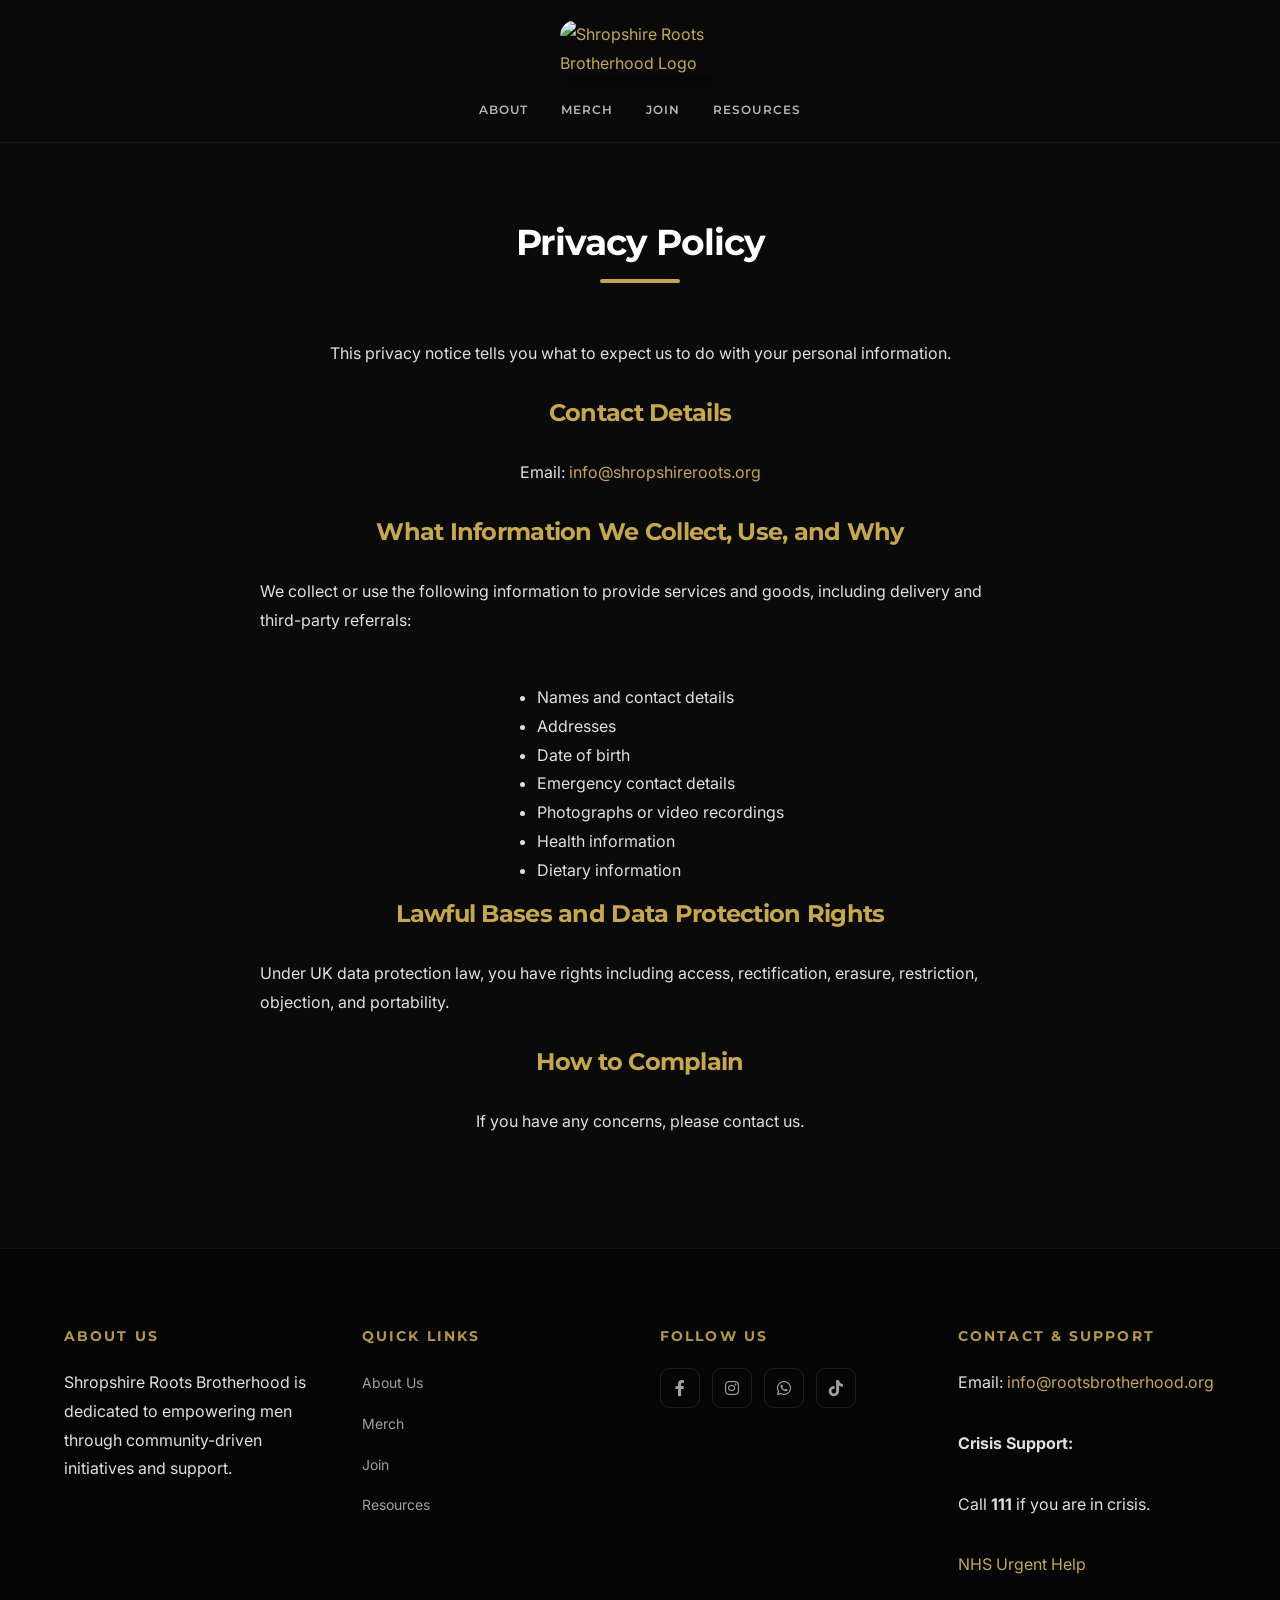
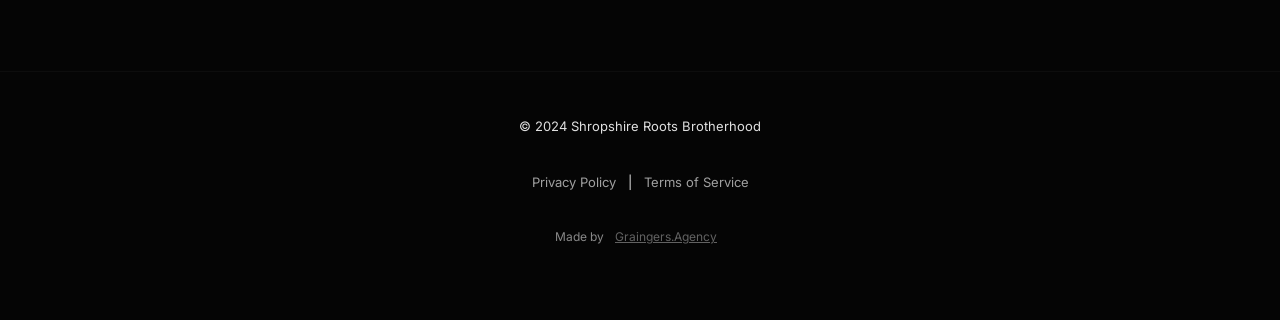
==== privacy.html @ 3ef07a45 "refactor(compliance): Initialize spec constitution and fix legacy drift - Initialized Project Consti" ====
<!DOCTYPE html>
<html lang="en">

<head>
  <meta charset="UTF-8" />
  <meta name="viewport" content="width=device-width, initial-scale=1.0" />
  <title>Privacy Policy - Roots Brotherhood</title>
  <link rel="icon" href="assets/images/favicon.ico" type="image/x-icon" />
  <link rel="stylesheet" href="assets/css/styles.css" />
  <link rel="preconnect" href="https://fonts.googleapis.com">
  <link rel="preconnect" href="https://fonts.gstatic.com" crossorigin>
  <link
    href="https://fonts.googleapis.com/css2?family=Inter:wght@400;500;600&family=Montserrat:wght@500;600;700&display=swap"
    rel="stylesheet">
  <link rel="stylesheet" href="https://cdnjs.cloudflare.com/ajax/libs/font-awesome/6.0.0-beta3/css/all.min.css" />
  <style>
    html {
      scroll-behavior: smooth;
      scroll-padding-top: 100px;
    }
  </style>
</head>

<body>
  <header class="main-header" aria-label="Main Navigation">
    <div class="logo">
      <a href="index.html#top">
        <img src="assets/images/logo2.png" alt="Shropshire Roots Brotherhood Logo" loading="lazy" />
      </a>
    </div>
    <nav>
      <ul>
        <li><a href="index.html#about">About</a></li>
        <li><a href="index.html#merch">Merch</a></li>
        <li><a href="index.html#join">Join</a></li>
        <li><a href="index.html#resources">Resources</a></li>
      </ul>
    </nav>
  </header>

  <div id="top"></div>

  <section id="privacy" class="box-section"
    style="text-align: left; padding: 40px 20px; max-width: 800px; margin: 40px auto; min-height: 60vh;">
    <h2>Privacy Policy</h2>
    <p>This privacy notice tells you what to expect us to do with your personal information.</p>

    <h3>Contact Details</h3>
    <p>Email: <a href="mailto:info@shropshireroots.org">info@shropshireroots.org</a></p>

    <h3>What Information We Collect, Use, and Why</h3>
    <p>We collect or use the following information to provide services and goods, including delivery and third-party
      referrals:</p>
    <ul>
      <li>Names and contact details</li>
      <li>Addresses</li>
      <li>Date of birth</li>
      <li>Emergency contact details</li>
      <li>Photographs or video recordings</li>
      <li>Health information</li>
      <li>Dietary information</li>
    </ul>

    <h3>Lawful Bases and Data Protection Rights</h3>
    <p>Under UK data protection law, you have rights including access, rectification, erasure, restriction, objection,
      and portability.</p>

    <h3>How to Complain</h3>
    <p>If you have any concerns, please contact us.</p>
  </section>

  <footer class="main-footer">
    <div class="footer-container">
      <div class="footer-section">
        <h4>About Us</h4>
        <p>Shropshire Roots Brotherhood is dedicated to empowering men through community-driven initiatives and support.
        </p>
      </div>
      <div class="footer-section">
        <h4>Quick Links</h4>
        <ul>
          <li><a href="index.html#about">About Us</a></li>
          <li><a href="index.html#merch">Merch</a></li>
          <li><a href="index.html#join">Join</a></li>
          <li><a href="index.html#resources">Resources</a></li>
        </ul>
      </div>
      <div class="footer-section">
        <h4>Follow Us</h4>
        <div class="social-icons">
          <a href="https://www.facebook.com/rootsbrotherhood" target="_blank" class="fab fa-facebook-f"
            aria-label="Facebook"></a>
          <a href="https://www.instagram.com/roots_brotherhood/" target="_blank" class="fab fa-instagram"
            aria-label="Instagram"></a>
          <a href="https://chat.whatsapp.com/LYMAOXdhddMFbTgb2xZo3J" target="_blank" class="fab fa-whatsapp"
            aria-label="WhatsApp"></a>
          <a href="https://www.tiktok.com/@rootsbrotherhood" target="_blank" class="fab fa-tiktok"
            aria-label="TikTok"></a>
        </div>
      </div>
      <div class="footer-section">
        <h4>Contact & Support</h4>
        <p>Email: <a href="mailto:info@rootsbrotherhood.org">info@rootsbrotherhood.org</a></p>
        <div style="margin-top: 24px;">
          <p><strong>Crisis Support:</strong></p>
          <p>Call <strong>111</strong> if you are in crisis.</p>
          <p><a
              href="https://www.nhs.uk/nhs-services/mental-health-services/where-to-get-urgent-help-for-mental-health/"
              target="_blank">NHS Urgent Help</a></p>
        </div>
      </div>
    </div>
    <div class="footer-bottom">
      <p>&copy; 2024 Shropshire Roots Brotherhood</p>
      <p><a href="privacy.html">Privacy Policy</a> | <a href="terms.html">Terms of Service</a></p>
      <p style="margin-top: 10px; font-size: 12px; opacity: 0.6;">Made by <a href="https://graingers.agency"
          target="_blank" style="text-decoration: underline;">Graingers.Agency</a></p>
    </div>
  </footer>
</body>

</html>
---- assets/css/styles.css ----
/* 
  ROOTS BROTHERHOOD - MAIN STYLESHEET
  1. Variables
  2. Reset & Base Styles
  3. Typography
  4. Layout & Utilities
  5. Components (Buttons, Cards)
  6. Header & Navigation
  7. Section Styles (Hero, Standard Sections, News)
  8. Footer
  9. Media Queries
*/

/* 1. VARIABLES */
:root {
  /* Colors */
  --primary-color: #C6A84B;       /* Refined Gold */
  --secondary-color: #151515;     /* Dark Card Background */
  --background-color: #0a0a0a;    /* Rich Black */
  --box-background-color: #1a1a1a;/* Slightly lighter black for containers */
  --text-color: #e0e0e0;          /* Off-white */
  --text-muted: #a0a0a0;          /* Grey text */
  --accent-color: #fff;        /* Pure white */
  
  /* Fonts */
  --font-family-headings: "Montserrat", sans-serif;
  --font-family-body: "Inter", sans-serif;
  
  /* Sizing - Refined for "Pro" Look */
  --font-size-base: 16px; 
  --font-size-large: 20px;
  --font-size-h1: 48px;
  --font-size-h2: 36px;
  --font-size-h3: 24px;
  --line-height-body: 1.8;
  
  /* UI Tokens */
  --border-radius: 16px;
  --transition-speed: 0.3s;
  --shadow-soft: 0 20px 40px rgb(0 0 0 / 60%);
  --shadow-card: 0 10px 20px rgb(0 0 0 / 40%);
}

/* 2. RESET & BASE STYLES */
* {
  box-sizing: border-box;
}

body {
  margin: 0;
  padding: 0;
  font-family: var(--font-family-body);
  background-color: var(--background-color);
  color: var(--text-color);
  font-size: var(--font-size-base);
  line-height: var(--line-height-body);
  -webkit-font-smoothing: antialiased;
  overflow-x: hidden;
}

html {
  scroll-behavior: smooth;
  scroll-padding-top: 100px; /* Offset for sticky header */
}

img {
  max-width: 100%;
  height: auto;
  border-radius: var(--border-radius);
  box-shadow: var(--shadow-card);
}

/* 3. TYPOGRAPHY */
h1, h2, h3, h4, h5, h6 {
  font-family: var(--font-family-headings);
  color: var(--accent-color);
  margin-top: 0;
  font-weight: 700;
  letter-spacing: -0.03em;
  line-height: 1.1;
}

h1 {
  font-size: clamp(36px, 6vw, var(--font-size-h1));
  color: var(--primary-color);
  margin-bottom: 24px;
}

h2 {
  font-size: clamp(28px, 5vw, var(--font-size-h2));
  margin-bottom: 40px;
  position: relative;
  display: inline-block;
}

/* Decorative underline for H2 */
h2::after {
  content: '';
  display: block;
  width: 80px;
  height: 4px;
  background-color: var(--primary-color);
  margin: 16px auto 0;
  border-radius: 2px;
}

h3 {
  font-size: var(--font-size-h3);
  color: var(--primary-color);
  margin-bottom: 16px;
}

p {
  margin-bottom: 32px;
  color: var(--text-color);
  max-width: 800px;
  margin-left: auto;
  margin-right: auto;
}

a {
  color: var(--primary-color);
  text-decoration: none;
  transition: all var(--transition-speed) ease;
}

/* 4. LAYOUT & UTILITIES */
.container {
  max-width: 1200px;
  margin: 0 auto;
  padding: 0 24px;
}

/* Animation Utilities */
@keyframes fade-in-up {
  from {
    opacity: 0;
    transform: translateY(20px);
  }

  to {
    opacity: 1;
    transform: translateY(0);
  }
}

/* 5. COMPONENTS */

/* Buttons */
.btn {
  display: inline-block;
  padding: 14px 32px; /* Slightly refined padding */
  border-radius: 50px;
  background: var(--primary-color);
  color: #000;
  text-transform: uppercase;
  font-family: var(--font-family-headings);
  font-weight: 700;
  letter-spacing: 0.1em;
  transition: all var(--transition-speed);
  border: none;
  cursor: pointer;
  box-shadow: 0 4px 15px rgb(198 168 75 / 30%);
  margin-top: 16px;
  position: relative;
  overflow: hidden;
  font-size: 14px; /* Consistent small text */
}

.btn:hover {
  transform: translateY(-3px);
  box-shadow: 0 10px 30px rgb(198 168 75 / 40%);
  background-color: #d4b85c;
}

/* Standard Box/Card */
.box-container {
  display: grid;
  grid-template-columns: repeat(auto-fit, minmax(300px, 1fr));
  gap: 40px;
  margin-top: 64px;
  width: 100%;
}

.box {
  background-color: var(--secondary-color);
  padding: 40px 32px;
  border-radius: var(--border-radius);
  border: 1px solid rgb(255 255 255 / 3%);
  transition: all 0.4s cubic-bezier(0.175, 0.885, 0.32, 1.275);
  display: flex;
  flex-direction: column;
  align-items: center;
  height: 100%;
  box-shadow: var(--shadow-card);
}

.box:hover {
  transform: translateY(-8px);
  box-shadow: var(--shadow-soft);
  border-color: rgb(198 168 75 / 30%);
  background-color: #1a1a1a;
}

.box h3 {
  margin-top: 16px;
  font-size: 20px;
}

.box p {
  color: var(--text-muted);
  font-size: 15px;
  line-height: 1.6;
}

/* Resource Item Specifics */
.resource-box {
  align-items: stretch; /* Stretch items to fill card width */
  text-align: left;
}

.resource-item {
  background: rgb(255 255 255 / 3%);
  border: 1px solid rgb(255 255 255 / 5%);
  border-radius: 12px;
  padding: 20px;
  margin-bottom: 16px;
  transition: background 0.3s;
}

.resource-item:hover {
  background: rgb(255 255 255 / 6%);
}

.resource-item h4 {
  font-size: 18px;
  margin-bottom: 8px;
  color: var(--primary-color);
}

.resource-item p {
  font-size: 14px;
  margin-bottom: 16px;
  line-height: 1.5;
  color: var(--text-muted);
  max-width: 100%; /* Override global p max-width */
}

.resource-item .btn {
  font-size: 12px;
  padding: 10px 24px;
  width: auto;
  margin-top: 0;
}

/* 6. HEADER & NAVIGATION */
header {
  padding: 20px 24px;
  background-color: rgb(10 10 10 / 95%);
  backdrop-filter: blur(15px);
  position: sticky;
  top: 0;
  z-index: 1000;
  border-bottom: 1px solid rgb(198 168 75 / 10%);
  display: flex;
  flex-direction: column;
  align-items: center;
  width: 100%; /* Full width */
}

header .logo img {
  max-width: 160px; /* Slightly smaller for elegance */
  height: auto;
  transition: transform var(--transition-speed) ease;
}

header .logo img:hover {
  transform: scale(1.05);
}

header nav ul {
  list-style: none;
  padding: 0;
  margin: 16px 0 0;
  display: flex;
  justify-content: center;
  flex-wrap: wrap;
  gap: 32px;
}

header nav ul li a {
  color: var(--text-color);
  font-family: var(--font-family-headings);
  font-weight: 600;
  text-transform: uppercase;
  letter-spacing: 0.1em;
  font-size: 12px; /* Sleek small font */
  position: relative;
  padding: 5px 0;
  opacity: 0.8;
  transition: opacity 0.3s;
}

header nav ul li a::after {
  content: '';
  position: absolute;
  width: 0;
  height: 2px;
  bottom: -4px;
  left: 50%;
  transform: translateX(-50%);
  background-color: var(--primary-color);
  transition: width var(--transition-speed) ease;
}

a:hover {
  color: var(--accent-color);
}

/* 7. SECTION STYLES */

/* Standard Box Section */
.box-section {
  padding: 120px 20px;
  width: 100%;
  box-sizing: border-box;
  text-align: center;
  position: relative;
  z-index: 1;
  display: flex;
  flex-direction: column;
  align-items: center;
}

.box-section:nth-child(even) {
  background-color: #0d0d0d; /* Subtle alternating background */
}

/* Hero Section */
#hero {
  height: 85vh;
  min-height: 600px;
  display: flex;
  align-items: center;
  justify-content: center;
  text-align: center;
  background: radial-gradient(circle at center, rgb(30 30 30 / 100%) 0%, rgb(10 10 10 / 100%) 100%);
  position: relative;
  padding: 0 20px;
  margin-bottom: 0; /* Reset */
}

#hero::before {
  content: '';
  position: absolute;
  inset: 0;

  /* Subtle pattern overlay */
  background-image: url("data:image/svg+xml,%3Csvg width='60' height='60' viewBox='0 0 60 60' xmlns='http://www.w3.org/2000/svg'%3E%3Cg fill='none' fill-rule='evenodd'%3E%3Cg fill='%23C6A84B' fill-opacity='0.05'%3E%3Cpath d='M36 34v-4h-2v4h-4v2h4v4h2v-4h4v-2h-4zm0-30V0h-2v4h-4v2h4v4h2V6h4V4h-4zM6 34v-4H4v4H0v2h4v4h2v-4h4v-2H6zM6 4V0H4v4H0v2h4v4h2V6h4V4H6z'/%3E%3C/g%3E%3C/g%3E%3C/svg%3E");
  opacity: 0.5;
  pointer-events: none;
}

.hero-content {
  z-index: 1;
  max-width: 900px;
  animation: fade-in-up 1s ease-out;
}

.hero-content h1 {
  font-size: clamp(48px, 8vw, 80px);
  margin-bottom: 20px;
  text-shadow: 0 4px 20px rgb(0 0 0 / 50%);
}

.hero-content p {
  font-size: 20px;
  color: rgb(255 255 255 / 80%);
  margin-bottom: 40px;
  max-width: 600px;
}

.hero-btn {
  padding: 18px 48px;
  font-size: 16px;
}

/* About Section Specifics */
#about h3 i {
  font-family: serif; 
  color: var(--text-color);
  font-size: 32px;
  font-weight: 300;
  line-height: 1.4;
  display: block;
  max-width: 800px;
  margin: 0 auto;
}

/* News / Instagram Section - ROBUST OVERLAP FIX */
#instagram {
  padding-top: 150px;     /* Force visual space */
  margin-top: 0;
  min-height: 800px;      /* Reserve minimal functional height */
  display: block;         /* Enforce block layout */
  clear: both;            /* Clear any preceding floats */
  background-color: var(--background-color); /* Opaque background */
  overflow: visible;
}

.social-icons a {
  width: 40px;
  height: 40px;
  border-radius: 10px;
  border: 1px solid rgb(255 255 255 / 10%);
  background-color: transparent;
  display: flex;
  align-items: center;
  justify-content: center;
  color: var(--text-muted);
  transition: all var(--transition-speed);
  font-size: 16px;
}

.footer-bottom a {
  color: var(--text-muted);
  margin: 0 8px;
}

.footer-section ul li a {
  color: var(--text-muted);
  font-size: 14px;
  transition: color 0.2s;
}

/* 8. FOOTER */
footer {
  background-color: #050505;
  padding-top: 80px;
  padding-bottom: 40px;
  border-top: 1px solid rgb(255 255 255 / 5%);
  margin-top: 0;
}

.footer-container {
  display: grid;
  grid-template-columns: repeat(4, 1fr); /* 4 Column Grid */
  gap: 40px;
  max-width: 1200px;
  margin: 0 auto;
  padding: 0 24px;
}

.footer-section h4 {
  font-size: 14px;
  color: var(--primary-color);
  margin-bottom: 24px;
  text-transform: uppercase;
  letter-spacing: 0.15em;
  opacity: 0.9;
}

.footer-section ul {
  list-style: none;
  padding: 0;
  margin: 0;
}

.footer-section ul li {
  margin-bottom: 12px;
}

/* Social Icons */
.social-icons {
  display: flex;
  gap: 12px;
}

.footer-bottom {
  text-align: center;
  margin-top: 60px;
  padding-top: 30px;
  border-top: 1px solid rgb(255 255 255 / 3%);
  font-size: 13px;
  color: var(--text-muted);
}

header nav ul li a:hover {
  color: var(--primary-color);
  opacity: 1;
}

header nav ul li a:hover::after {
  width: 100%;
}

.social-icons a:hover {
  border-color: var(--primary-color);
  color: var(--primary-color);
  background-color: rgb(198 168 75 / 10%);
  transform: translateY(-4px);
}

.footer-bottom a:hover {
  color: var(--primary-color);
}

.footer-section ul li a:hover {
  color: var(--primary-color);
}

/* 9. MEDIA QUERIES */

/* Tablet & Smaller Desktop */
@media (width <= 1024px) {
  .footer-container {
    grid-template-columns: repeat(2, 1fr); /* 2 Cols */
  }
}

/* Mobile */
@media (width <= 768px) {
  /* Header */
  header nav ul {
    gap: 16px;
    margin-top: 16px;
  }
  
  /* Hero */
  #hero h1 {
    font-size: 36px;
  }

  .hero-content p {
    font-size: 18px;
  }
  
  /* Sections */
  .box-section {
    padding: 80px 20px;
  }
  
  /* Cards */
  .box-container {
    grid-template-columns: 1fr; /* Stack cards */
    gap: 24px;
  }
  
  /* Footer */
  .footer-container {
    grid-template-columns: 1fr; /* Stack footer */
    text-align: center;
    gap: 40px;
  }
  
  .social-icons {
    justify-content: center;
  }
  
  .footer-section p, .footer-section ul li a {
    font-size: 15px; /* Slightly larger targets for touch */
  }
}
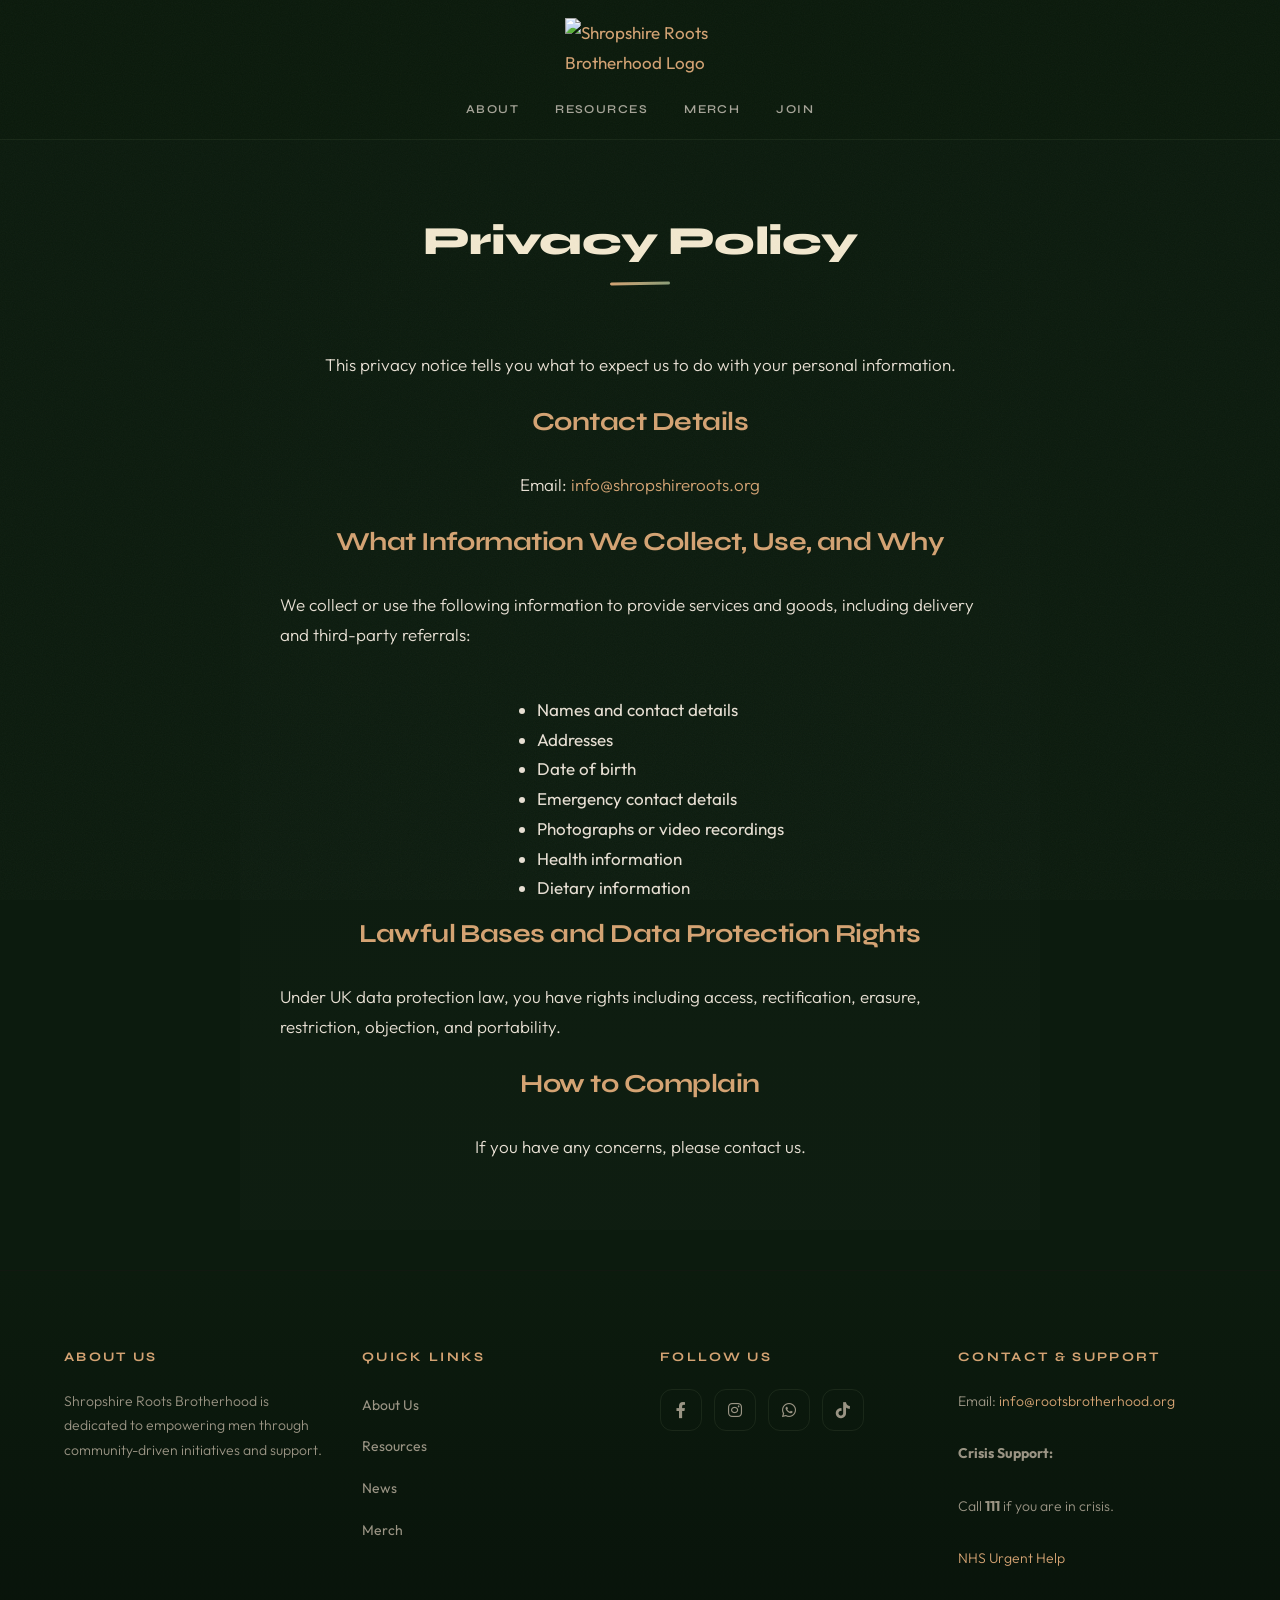
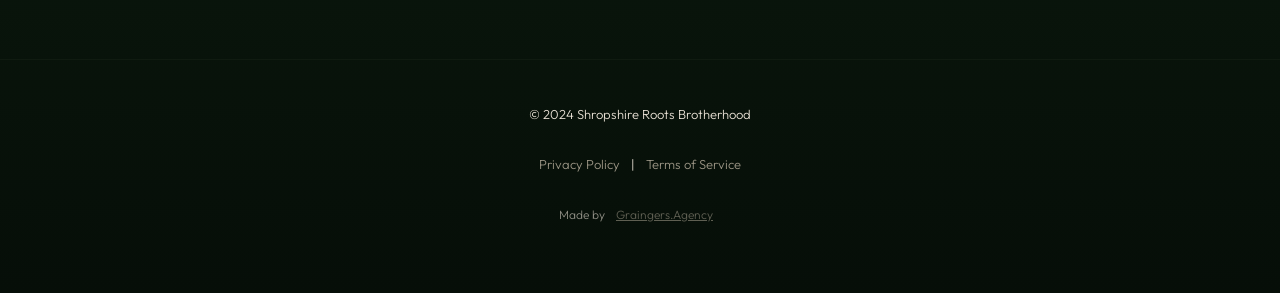
==== commit 1edeb1cf: "Implement "Rooted Earth" organic editorial redesign — Phase 1 - Replace banned fonts (Inter, Montser" ====
--- a/privacy.html
+++ b/privacy.html
@@ -10,7 +10,7 @@
   <link rel="preconnect" href="https://fonts.googleapis.com">
   <link rel="preconnect" href="https://fonts.gstatic.com" crossorigin>
   <link
-    href="https://fonts.googleapis.com/css2?family=Inter:wght@400;500;600&family=Montserrat:wght@500;600;700&display=swap"
+    href="https://fonts.googleapis.com/css2?family=Outfit:wght@300;400;500;600&family=Syne:wght@400;600;700;800&display=swap"
     rel="stylesheet">
   <link rel="stylesheet" href="https://cdnjs.cloudflare.com/ajax/libs/font-awesome/6.0.0-beta3/css/all.min.css" />
   <style>
@@ -25,15 +25,15 @@
   <header class="main-header" aria-label="Main Navigation">
     <div class="logo">
       <a href="index.html#top">
-        <img src="assets/images/logo2.png" alt="Shropshire Roots Brotherhood Logo" loading="lazy" />
+        <img src="assets/images/logo2.png" alt="Shropshire Roots Brotherhood Logo" />
       </a>
     </div>
     <nav>
       <ul>
         <li><a href="index.html#about">About</a></li>
+        <li><a href="index.html#resources">Resources</a></li>
         <li><a href="index.html#merch">Merch</a></li>
         <li><a href="index.html#join">Join</a></li>
-        <li><a href="index.html#resources">Resources</a></li>
       </ul>
     </nav>
   </header>
@@ -80,9 +80,9 @@
         <h4>Quick Links</h4>
         <ul>
           <li><a href="index.html#about">About Us</a></li>
+          <li><a href="index.html#resources">Resources</a></li>
+          <li><a href="index.html#news">News</a></li>
           <li><a href="index.html#merch">Merch</a></li>
-          <li><a href="index.html#join">Join</a></li>
-          <li><a href="index.html#resources">Resources</a></li>
         </ul>
       </div>
       <div class="footer-section">
--- a/assets/css/styles.css
+++ b/assets/css/styles.css
@@ -1,49 +1,81 @@
 /* 
   ROOTS BROTHERHOOD - MAIN STYLESHEET
-  1. Variables
+  Aesthetic: "Rooted Earth" — Organic Editorial
+  Axis: Soft/Organic meets Editorial Magazine
+
+  1. Variables & Design Tokens
   2. Reset & Base Styles
-  3. Typography
-  4. Layout & Utilities
-  5. Components (Buttons, Cards)
-  6. Header & Navigation
-  7. Section Styles (Hero, Standard Sections, News)
-  8. Footer
-  9. Media Queries
+  3. Grain & Texture Overlays
+  4. Typography
+  5. Layout & Utilities
+  6. Scroll-Reveal Animations
+  7. Components (Buttons, Cards)
+  8. Header & Navigation
+  9. Hero Section
+  10. Section Styles
+  11. Footer
+  12. Media Queries
 */
 
-/* 1. VARIABLES */
+/* ============================================
+   1. VARIABLES & DESIGN TOKENS
+   ============================================ */
 :root {
-  /* Colors */
-  --primary-color: #C6A84B;       /* Refined Gold */
-  --secondary-color: #151515;     /* Dark Card Background */
-  --background-color: #0a0a0a;    /* Rich Black */
-  --box-background-color: #1a1a1a;/* Slightly lighter black for containers */
-  --text-color: #e0e0e0;          /* Off-white */
-  --text-muted: #a0a0a0;          /* Grey text */
-  --accent-color: #fff;        /* Pure white */
-  
-  /* Fonts */
-  --font-family-headings: "Montserrat", sans-serif;
-  --font-family-body: "Inter", sans-serif;
-  
-  /* Sizing - Refined for "Pro" Look */
-  --font-size-base: 16px; 
-  --font-size-large: 20px;
-  --font-size-h1: 48px;
-  --font-size-h2: 36px;
-  --font-size-h3: 24px;
-  --line-height-body: 1.8;
-  
+  /* Earth-Tone Palette */
+  --color-earth-deep: #0C1B0E;       /* Deep forest night */
+  --color-earth-shadow: #142318;      /* Forest shadow */
+  --color-earth-mid: #1E3226;         /* Moss dark */
+  --color-terracotta: #D4A373;        /* Warm terracotta */
+  --color-terracotta-bright: #E8B888; /* Light terracotta */
+  --color-sage: #8B9D77;              /* Sage green */
+  --color-sage-light: #A8B897;        /* Light sage */
+  --color-cream: #F2E8CF;             /* Parchment cream */
+  --color-warm-white: #E8E0D4;        /* Warm white text */
+  --color-muted: #9A9484;             /* Warm grey */
+
+  /* Semantic Color Mapping */
+  --primary-color: var(--color-terracotta);
+  --secondary-color: var(--color-earth-shadow);
+  --background-color: var(--color-earth-deep);
+  --text-color: var(--color-warm-white);
+  --text-muted: var(--color-muted);
+  --accent-color: var(--color-cream);
+
+  /* Fonts — Distinctive Pairing */
+  --font-family-headings: "Syne", sans-serif;
+  --font-family-body: "Outfit", sans-serif;
+
+  /* Sizing */
+  --font-size-base: 17px;
+  --font-size-large: 21px;
+  --font-size-h1: 56px;
+  --font-size-h2: 40px;
+  --font-size-h3: 26px;
+
+  --line-height-body: 1.75;
+
   /* UI Tokens */
-  --border-radius: 16px;
-  --transition-speed: 0.3s;
-  --shadow-soft: 0 20px 40px rgb(0 0 0 / 60%);
-  --shadow-card: 0 10px 20px rgb(0 0 0 / 40%);
-}
-
-/* 2. RESET & BASE STYLES */
-* {
+  --border-radius: 20px;
+  --border-radius-sm: 12px;
+  --transition-speed: 0.35s;
+  --transition-ease: cubic-bezier(0.25, 0.46, 0.45, 0.94);
+  --shadow-organic: 0 24px 48px rgba(12, 27, 14, 0.7);
+  --shadow-card: 0 12px 32px rgba(12, 27, 14, 0.5);
+  --shadow-glow: 0 0 40px rgba(212, 163, 115, 0.15);
+}
+
+/* ============================================
+   2. RESET & BASE STYLES
+   ============================================ */
+*,
+*::before,
+*::after {
   box-sizing: border-box;
+}
+
+html {
+  scroll-behavior: smooth;
+  scroll-padding-top: 100px;
 }
 
 body {
@@ -55,12 +87,9 @@
   font-size: var(--font-size-base);
   line-height: var(--line-height-body);
   -webkit-font-smoothing: antialiased;
+  -moz-osx-font-smoothing: grayscale;
   overflow-x: hidden;
-}
-
-html {
-  scroll-behavior: smooth;
-  scroll-padding-top: 100px; /* Offset for sticky header */
+  position: relative;
 }
 
 img {
@@ -70,235 +99,436 @@
   box-shadow: var(--shadow-card);
 }
 
-/* 3. TYPOGRAPHY */
+/* ============================================
+   3. GRAIN & TEXTURE OVERLAYS
+   ============================================ */
+
+/* Full-page grain texture overlay */
+body::after {
+  content: '';
+  position: fixed;
+  top: 0;
+  left: 0;
+  width: 100%;
+  height: 100%;
+  pointer-events: none;
+  z-index: 9999;
+  opacity: 0.035;
+  background-image: url("data:image/svg+xml,%3Csvg viewBox='0 0 256 256' xmlns='http://www.w3.org/2000/svg'%3E%3Cfilter id='noise'%3E%3CfeTurbulence type='fractalNoise' baseFrequency='0.9' numOctaves='4' stitchTiles='stitch'/%3E%3C/filter%3E%3Crect width='100%25' height='100%25' filter='url(%23noise)' opacity='1'/%3E%3C/svg%3E");
+  background-repeat: repeat;
+  background-size: 256px 256px;
+}
+
+/* ============================================
+   4. TYPOGRAPHY
+   ============================================ */
 h1, h2, h3, h4, h5, h6 {
   font-family: var(--font-family-headings);
   color: var(--accent-color);
   margin-top: 0;
-  font-weight: 700;
-  letter-spacing: -0.03em;
-  line-height: 1.1;
+  font-weight: 800;
+  letter-spacing: -0.02em;
+  line-height: 1.05;
 }
 
 h1 {
   font-size: clamp(36px, 6vw, var(--font-size-h1));
-  color: var(--primary-color);
-  margin-bottom: 24px;
+  color: var(--color-terracotta);
+  margin-bottom: 28px;
 }
 
 h2 {
-  font-size: clamp(28px, 5vw, var(--font-size-h2));
-  margin-bottom: 40px;
+  font-size: clamp(30px, 5vw, var(--font-size-h2));
+  margin-bottom: 48px;
   position: relative;
   display: inline-block;
 }
 
-/* Decorative underline for H2 */
+/* Organic underline — angled, earthy */
 h2::after {
   content: '';
   display: block;
-  width: 80px;
-  height: 4px;
-  background-color: var(--primary-color);
-  margin: 16px auto 0;
+  width: 60px;
+  height: 3px;
+  background: linear-gradient(90deg, var(--color-terracotta), var(--color-sage));
+  margin: 20px auto 0;
   border-radius: 2px;
+  transform: rotate(-1deg);
 }
 
 h3 {
   font-size: var(--font-size-h3);
-  color: var(--primary-color);
-  margin-bottom: 16px;
+  color: var(--color-terracotta);
+  margin-bottom: 18px;
+  font-weight: 700;
 }
 
 p {
-  margin-bottom: 32px;
+  margin-bottom: 28px;
   color: var(--text-color);
-  max-width: 800px;
+  max-width: 720px;
   margin-left: auto;
   margin-right: auto;
+  font-weight: 300;
 }
 
 a {
   color: var(--primary-color);
   text-decoration: none;
-  transition: all var(--transition-speed) ease;
-}
-
-/* 4. LAYOUT & UTILITIES */
+  transition: color var(--transition-speed) var(--transition-ease);
+}
+
+a:hover {
+  color: var(--accent-color);
+}
+
+/* ============================================
+   5. LAYOUT & UTILITIES
+   ============================================ */
 .container {
   max-width: 1200px;
   margin: 0 auto;
   padding: 0 24px;
 }
 
-/* Animation Utilities */
-@keyframes fade-in-up {
+/* ============================================
+   6. SCROLL-REVEAL ANIMATIONS
+   ============================================ */
+@keyframes fadeInUp {
   from {
     opacity: 0;
-    transform: translateY(20px);
-  }
-
+    transform: translateY(40px);
+  }
   to {
     opacity: 1;
     transform: translateY(0);
   }
 }
 
-/* 5. COMPONENTS */
-
-/* Buttons */
+@keyframes fadeInLeft {
+  from {
+    opacity: 0;
+    transform: translateX(-40px);
+  }
+  to {
+    opacity: 1;
+    transform: translateX(0);
+  }
+}
+
+@keyframes fadeInRight {
+  from {
+    opacity: 0;
+    transform: translateX(40px);
+  }
+  to {
+    opacity: 1;
+    transform: translateX(0);
+  }
+}
+
+@keyframes scaleIn {
+  from {
+    opacity: 0;
+    transform: scale(0.92);
+  }
+  to {
+    opacity: 1;
+    transform: scale(1);
+  }
+}
+
+@keyframes organicFloat {
+  0%, 100% { transform: translateY(0) rotate(0deg); }
+  50% { transform: translateY(-8px) rotate(0.5deg); }
+}
+
+/* Elements hidden before scroll reveal */
+.reveal {
+  opacity: 0;
+  transform: translateY(40px);
+  transition: opacity 0.8s var(--transition-ease), transform 0.8s var(--transition-ease);
+}
+
+.reveal.revealed {
+  opacity: 1;
+  transform: translateY(0);
+}
+
+.reveal-left {
+  opacity: 0;
+  transform: translateX(-40px);
+  transition: opacity 0.8s var(--transition-ease), transform 0.8s var(--transition-ease);
+}
+
+.reveal-left.revealed {
+  opacity: 1;
+  transform: translateX(0);
+}
+
+.reveal-right {
+  opacity: 0;
+  transform: translateX(40px);
+  transition: opacity 0.8s var(--transition-ease), transform 0.8s var(--transition-ease);
+}
+
+.reveal-right.revealed {
+  opacity: 1;
+  transform: translateX(0);
+}
+
+/* Staggered children animation */
+.stagger-children .reveal:nth-child(1) { transition-delay: 0s; }
+.stagger-children .reveal:nth-child(2) { transition-delay: 0.12s; }
+.stagger-children .reveal:nth-child(3) { transition-delay: 0.24s; }
+.stagger-children .reveal:nth-child(4) { transition-delay: 0.36s; }
+.stagger-children .reveal:nth-child(5) { transition-delay: 0.48s; }
+.stagger-children .reveal:nth-child(6) { transition-delay: 0.60s; }
+
+/* ============================================
+   7. COMPONENTS
+   ============================================ */
+
+/* Buttons — Earthy, tactile */
 .btn {
   display: inline-block;
-  padding: 14px 32px; /* Slightly refined padding */
+  padding: 14px 36px;
   border-radius: 50px;
-  background: var(--primary-color);
-  color: #000;
+  background: var(--color-terracotta);
+  color: var(--color-earth-deep);
   text-transform: uppercase;
   font-family: var(--font-family-headings);
   font-weight: 700;
-  letter-spacing: 0.1em;
-  transition: all var(--transition-speed);
-  border: none;
+  letter-spacing: 0.08em;
+  transition: all var(--transition-speed) var(--transition-ease);
+  border: 2px solid transparent;
   cursor: pointer;
-  box-shadow: 0 4px 15px rgb(198 168 75 / 30%);
+  box-shadow: 0 4px 20px rgba(212, 163, 115, 0.25);
   margin-top: 16px;
   position: relative;
   overflow: hidden;
-  font-size: 14px; /* Consistent small text */
+  font-size: 13px;
+}
+
+.btn::before {
+  content: '';
+  position: absolute;
+  top: 0;
+  left: -100%;
+  width: 100%;
+  height: 100%;
+  background: linear-gradient(90deg, transparent, rgba(255, 255, 255, 0.15), transparent);
+  transition: left 0.5s ease;
+}
+
+.btn:hover::before {
+  left: 100%;
 }
 
 .btn:hover {
-  transform: translateY(-3px);
-  box-shadow: 0 10px 30px rgb(198 168 75 / 40%);
-  background-color: #d4b85c;
-}
-
-/* Standard Box/Card */
+  transform: translateY(-3px) scale(1.02);
+  box-shadow: 0 8px 32px rgba(212, 163, 115, 0.35);
+  background-color: var(--color-terracotta-bright);
+  color: var(--color-earth-deep);
+}
+
+/* Ghost/outline button variant */
+.btn-ghost {
+  background: transparent;
+  border: 2px solid var(--color-terracotta);
+  color: var(--color-terracotta);
+}
+
+.btn-ghost:hover {
+  background: var(--color-terracotta);
+  color: var(--color-earth-deep);
+}
+
+/* Card Container — Asymmetric grid */
 .box-container {
   display: grid;
   grid-template-columns: repeat(auto-fit, minmax(300px, 1fr));
-  gap: 40px;
-  margin-top: 64px;
+  gap: 32px;
+  margin-top: 56px;
   width: 100%;
 }
 
+/* Cards — Earthy depth with organic hover */
 .box {
-  background-color: var(--secondary-color);
+  background: linear-gradient(145deg, var(--color-earth-shadow), rgba(30, 50, 38, 0.6));
   padding: 40px 32px;
   border-radius: var(--border-radius);
-  border: 1px solid rgb(255 255 255 / 3%);
-  transition: all 0.4s cubic-bezier(0.175, 0.885, 0.32, 1.275);
+  border: 1px solid rgba(139, 157, 119, 0.08);
+  transition: all 0.5s var(--transition-ease);
   display: flex;
   flex-direction: column;
   align-items: center;
   height: 100%;
   box-shadow: var(--shadow-card);
+  position: relative;
+  overflow: hidden;
+}
+
+/* Organic glow on hover */
+.box::after {
+  content: '';
+  position: absolute;
+  top: -50%;
+  left: -50%;
+  width: 200%;
+  height: 200%;
+  background: radial-gradient(circle, rgba(212, 163, 115, 0.06) 0%, transparent 70%);
+  opacity: 0;
+  transition: opacity 0.5s ease;
+  pointer-events: none;
+}
+
+.box:hover::after {
+  opacity: 1;
 }
 
 .box:hover {
-  transform: translateY(-8px);
-  box-shadow: var(--shadow-soft);
-  border-color: rgb(198 168 75 / 30%);
-  background-color: #1a1a1a;
+  transform: translateY(-6px) rotate(-0.3deg);
+  box-shadow: var(--shadow-organic), var(--shadow-glow);
+  border-color: rgba(212, 163, 115, 0.2);
 }
 
 .box h3 {
   margin-top: 16px;
-  font-size: 20px;
+  font-size: 21px;
+  z-index: 1;
 }
 
 .box p {
   color: var(--text-muted);
   font-size: 15px;
-  line-height: 1.6;
+  line-height: 1.65;
+  z-index: 1;
 }
 
 /* Resource Item Specifics */
 .resource-box {
-  align-items: stretch; /* Stretch items to fill card width */
+  align-items: stretch;
   text-align: left;
 }
 
 .resource-item {
-  background: rgb(255 255 255 / 3%);
-  border: 1px solid rgb(255 255 255 / 5%);
-  border-radius: 12px;
-  padding: 20px;
+  background: rgba(139, 157, 119, 0.05);
+  border: 1px solid rgba(139, 157, 119, 0.08);
+  border-radius: var(--border-radius-sm);
+  padding: 24px;
   margin-bottom: 16px;
-  transition: background 0.3s;
+  transition: all 0.4s var(--transition-ease);
+  position: relative;
+}
+
+.resource-item::before {
+  content: '';
+  position: absolute;
+  left: 0;
+  top: 0;
+  width: 3px;
+  height: 100%;
+  background: linear-gradient(180deg, var(--color-terracotta), var(--color-sage));
+  border-radius: 3px 0 0 3px;
+  opacity: 0;
+  transition: opacity 0.3s ease;
+}
+
+.resource-item:hover::before {
+  opacity: 1;
 }
 
 .resource-item:hover {
-  background: rgb(255 255 255 / 6%);
+  background: rgba(139, 157, 119, 0.08);
+  transform: translateX(4px);
 }
 
 .resource-item h4 {
   font-size: 18px;
   margin-bottom: 8px;
-  color: var(--primary-color);
+  color: var(--color-terracotta);
+  font-family: var(--font-family-headings);
+  font-weight: 700;
 }
 
 .resource-item p {
   font-size: 14px;
   margin-bottom: 16px;
-  line-height: 1.5;
+  line-height: 1.55;
   color: var(--text-muted);
-  max-width: 100%; /* Override global p max-width */
+  max-width: 100%;
 }
 
 .resource-item .btn {
-  font-size: 12px;
+  font-size: 11px;
   padding: 10px 24px;
   width: auto;
   margin-top: 0;
 }
 
-/* 6. HEADER & NAVIGATION */
+/* Merch Image */
+.merch-image {
+  border-radius: var(--border-radius);
+  box-shadow: var(--shadow-card);
+  transition: transform 0.5s var(--transition-ease);
+}
+
+.merch-image:hover {
+  transform: scale(1.03) rotate(-1deg);
+}
+
+/* ============================================
+   8. HEADER & NAVIGATION
+   ============================================ */
 header {
-  padding: 20px 24px;
-  background-color: rgb(10 10 10 / 95%);
-  backdrop-filter: blur(15px);
+  padding: 18px 24px;
+  background-color: rgba(12, 27, 14, 0.92);
+  backdrop-filter: blur(20px) saturate(1.5);
   position: sticky;
   top: 0;
   z-index: 1000;
-  border-bottom: 1px solid rgb(198 168 75 / 10%);
+  border-bottom: 1px solid rgba(139, 157, 119, 0.1);
   display: flex;
   flex-direction: column;
   align-items: center;
-  width: 100%; /* Full width */
+  width: 100%;
+  transition: background-color 0.4s ease;
 }
 
 header .logo img {
-  max-width: 160px; /* Slightly smaller for elegance */
+  max-width: 150px;
   height: auto;
-  transition: transform var(--transition-speed) ease;
+  transition: transform var(--transition-speed) var(--transition-ease);
+  box-shadow: none;
+  border-radius: 0;
 }
 
 header .logo img:hover {
-  transform: scale(1.05);
+  transform: scale(1.05) rotate(-1deg);
 }
 
 header nav ul {
   list-style: none;
   padding: 0;
-  margin: 16px 0 0;
+  margin: 14px 0 0;
   display: flex;
   justify-content: center;
   flex-wrap: wrap;
-  gap: 32px;
+  gap: 36px;
 }
 
 header nav ul li a {
-  color: var(--text-color);
+  color: var(--color-warm-white);
   font-family: var(--font-family-headings);
   font-weight: 600;
   text-transform: uppercase;
-  letter-spacing: 0.1em;
-  font-size: 12px; /* Sleek small font */
-  position: relative;
-  padding: 5px 0;
-  opacity: 0.8;
-  transition: opacity 0.3s;
+  letter-spacing: 0.12em;
+  font-size: 12px;
+  position: relative;
+  padding: 6px 0;
+  opacity: 0.7;
+  transition: opacity 0.3s ease, color 0.3s ease;
 }
 
 header nav ul li a::after {
@@ -306,22 +536,109 @@
   position: absolute;
   width: 0;
   height: 2px;
-  bottom: -4px;
-  left: 50%;
-  transform: translateX(-50%);
-  background-color: var(--primary-color);
-  transition: width var(--transition-speed) ease;
-}
-
-a:hover {
-  color: var(--accent-color);
-}
-
-/* 7. SECTION STYLES */
+  bottom: -2px;
+  left: 0;
+  background: linear-gradient(90deg, var(--color-terracotta), var(--color-sage));
+  transition: width var(--transition-speed) var(--transition-ease);
+  border-radius: 1px;
+}
+
+header nav ul li a:hover {
+  color: var(--color-terracotta);
+  opacity: 1;
+}
+
+header nav ul li a:hover::after {
+  width: 100%;
+}
+
+/* ============================================
+   9. HERO SECTION
+   ============================================ */
+#hero {
+  height: 90vh;
+  min-height: 650px;
+  display: flex;
+  align-items: center;
+  justify-content: flex-start;
+  text-align: left;
+  position: relative;
+  padding: 0 8%;
+  margin-bottom: 0;
+  overflow: hidden;
+  /* Organic gradient mesh background */
+  background:
+    radial-gradient(ellipse 80% 60% at 20% 80%, rgba(139, 157, 119, 0.12) 0%, transparent 70%),
+    radial-gradient(ellipse 60% 80% at 80% 20%, rgba(212, 163, 115, 0.08) 0%, transparent 70%),
+    radial-gradient(ellipse 100% 100% at 50% 50%, var(--color-earth-mid) 0%, var(--color-earth-deep) 100%);
+}
+
+/* Organic pattern overlay */
+#hero::before {
+  content: '';
+  position: absolute;
+  top: 0;
+  left: 0;
+  right: 0;
+  bottom: 0;
+  background-image: url("data:image/svg+xml,%3Csvg width='100' height='100' viewBox='0 0 100 100' xmlns='http://www.w3.org/2000/svg'%3E%3Cpath d='M50 0 Q55 25 50 50 Q45 75 50 100' fill='none' stroke='%238B9D77' stroke-width='0.5' opacity='0.08'/%3E%3Cpath d='M0 50 Q25 45 50 50 Q75 55 100 50' fill='none' stroke='%23D4A373' stroke-width='0.5' opacity='0.06'/%3E%3C/svg%3E");
+  background-size: 100px 100px;
+  pointer-events: none;
+}
+
+/* Large decorative circle — organic shape */
+#hero::after {
+  content: '';
+  position: absolute;
+  right: -10%;
+  top: 10%;
+  width: 60vw;
+  height: 60vw;
+  max-width: 700px;
+  max-height: 700px;
+  border-radius: 48% 52% 42% 58% / 50% 45% 55% 50%;
+  background: radial-gradient(ellipse, rgba(139, 157, 119, 0.07) 0%, transparent 70%);
+  border: 1px solid rgba(139, 157, 119, 0.06);
+  animation: organicFloat 12s ease-in-out infinite;
+  pointer-events: none;
+}
+
+.hero-content {
+  z-index: 1;
+  max-width: 700px;
+  position: relative;
+}
+
+.hero-content h1 {
+  font-size: clamp(48px, 8vw, 88px);
+  margin-bottom: 24px;
+  text-shadow: 0 4px 24px rgba(12, 27, 14, 0.6);
+  line-height: 0.98;
+  letter-spacing: -0.04em;
+}
+
+.hero-content p {
+  font-size: 20px;
+  color: rgba(232, 224, 212, 0.75);
+  margin-bottom: 40px;
+  max-width: 500px;
+  margin-left: 0;
+  font-weight: 300;
+  line-height: 1.7;
+}
+
+.hero-btn {
+  padding: 18px 48px;
+  font-size: 14px;
+}
+
+/* ============================================
+   10. SECTION STYLES
+   ============================================ */
 
 /* Standard Box Section */
 .box-section {
-  padding: 120px 20px;
+  padding: 120px 6%;
   width: 100%;
   box-sizing: border-box;
   text-align: center;
@@ -332,232 +649,378 @@
   align-items: center;
 }
 
+/* Alternating background with organic gradients */
 .box-section:nth-child(even) {
-  background-color: #0d0d0d; /* Subtle alternating background */
-}
-
-/* Hero Section */
-#hero {
-  height: 85vh;
-  min-height: 600px;
-  display: flex;
-  align-items: center;
-  justify-content: center;
-  text-align: center;
-  background: radial-gradient(circle at center, rgb(30 30 30 / 100%) 0%, rgb(10 10 10 / 100%) 100%);
-  position: relative;
-  padding: 0 20px;
-  margin-bottom: 0; /* Reset */
-}
-
-#hero::before {
-  content: '';
-  position: absolute;
-  inset: 0;
-
-  /* Subtle pattern overlay */
-  background-image: url("data:image/svg+xml,%3Csvg width='60' height='60' viewBox='0 0 60 60' xmlns='http://www.w3.org/2000/svg'%3E%3Cg fill='none' fill-rule='evenodd'%3E%3Cg fill='%23C6A84B' fill-opacity='0.05'%3E%3Cpath d='M36 34v-4h-2v4h-4v2h4v4h2v-4h4v-2h-4zm0-30V0h-2v4h-4v2h4v4h2V6h4V4h-4zM6 34v-4H4v4H0v2h4v4h2v-4h4v-2H6zM6 4V0H4v4H0v2h4v4h2V6h4V4H6z'/%3E%3C/g%3E%3C/g%3E%3C/svg%3E");
-  opacity: 0.5;
-  pointer-events: none;
-}
-
-.hero-content {
-  z-index: 1;
-  max-width: 900px;
-  animation: fade-in-up 1s ease-out;
-}
-
-.hero-content h1 {
-  font-size: clamp(48px, 8vw, 80px);
-  margin-bottom: 20px;
-  text-shadow: 0 4px 20px rgb(0 0 0 / 50%);
-}
-
-.hero-content p {
-  font-size: 20px;
-  color: rgb(255 255 255 / 80%);
-  margin-bottom: 40px;
-  max-width: 600px;
-}
-
-.hero-btn {
-  padding: 18px 48px;
-  font-size: 16px;
-}
-
-/* About Section Specifics */
+  background: linear-gradient(
+    180deg,
+    rgba(20, 35, 24, 0.5) 0%,
+    var(--color-earth-deep) 100%
+  );
+}
+
+.box-section:nth-child(odd) {
+  background: linear-gradient(
+    180deg,
+    var(--color-earth-deep) 0%,
+    rgba(20, 35, 24, 0.3) 100%
+  );
+}
+
+/* About Section — Editorial quote styling */
+#about {
+  padding: 140px 8%;
+  position: relative;
+}
+
 #about h3 i {
-  font-family: serif; 
-  color: var(--text-color);
-  font-size: 32px;
-  font-weight: 300;
+  font-family: "Syne", sans-serif;
+  color: var(--color-cream);
+  font-size: clamp(26px, 4vw, 36px);
+  font-weight: 400;
+  font-style: italic;
   line-height: 1.4;
   display: block;
   max-width: 800px;
   margin: 0 auto;
-}
-
-/* News / Instagram Section - ROBUST OVERLAP FIX */
+  position: relative;
+}
+
+/* Decorative quote marks */
+#about h3 i::before {
+  content: '\201C';
+  position: absolute;
+  top: -30px;
+  left: -20px;
+  font-size: 80px;
+  color: var(--color-sage);
+  opacity: 0.2;
+  font-family: serif;
+  line-height: 1;
+}
+
+/* Our Story / Mission — Asymmetric text alignment */
+#our-story,
+#mission {
+  text-align: left;
+  align-items: flex-start;
+  padding-left: 12%;
+  padding-right: 12%;
+}
+
+#our-story p,
+#mission p {
+  margin-left: 0;
+  max-width: 680px;
+  font-size: 17px;
+  color: rgba(232, 224, 212, 0.8);
+}
+
+/* Accent bar for story/mission sections */
+#our-story h1,
+#mission h1 {
+  position: relative;
+  padding-left: 24px;
+}
+
+#our-story h1::before,
+#mission h1::before {
+  content: '';
+  position: absolute;
+  left: 0;
+  top: 5px;
+  width: 4px;
+  height: 80%;
+  background: linear-gradient(180deg, var(--color-terracotta), var(--color-sage));
+  border-radius: 2px;
+}
+
+/* Merch section */
+#merch {
+  background: linear-gradient(
+    135deg,
+    var(--color-earth-deep) 0%,
+    rgba(20, 35, 24, 0.6) 50%,
+    var(--color-earth-deep) 100%
+  );
+}
+
+/* Join section — emphasized */
+#join {
+  position: relative;
+}
+
+#join::before {
+  content: '';
+  position: absolute;
+  top: 0;
+  left: 0;
+  right: 0;
+  bottom: 0;
+  background: radial-gradient(ellipse 60% 40% at 50% 50%, rgba(212, 163, 115, 0.04) 0%, transparent 70%);
+  pointer-events: none;
+}
+
+/* News / Instagram Section */
 #instagram {
-  padding-top: 150px;     /* Force visual space */
+  padding-top: 140px;
   margin-top: 0;
-  min-height: 800px;      /* Reserve minimal functional height */
-  display: block;         /* Enforce block layout */
-  clear: both;            /* Clear any preceding floats */
-  background-color: var(--background-color); /* Opaque background */
+  min-height: 800px;
+  display: block;
+  clear: both;
+  background-color: var(--background-color);
   overflow: visible;
 }
 
+#instagram h2 {
+  text-align: center;
+  display: block;
+  margin-left: auto;
+  margin-right: auto;
+}
+
+/* ============================================
+   11. FOOTER
+   ============================================ */
+footer {
+  background: linear-gradient(180deg, var(--color-earth-deep), #060E08);
+  padding-top: 80px;
+  padding-bottom: 40px;
+  border-top: 1px solid rgba(139, 157, 119, 0.08);
+  margin-top: 0;
+  position: relative;
+}
+
+.footer-container {
+  display: grid;
+  grid-template-columns: repeat(4, 1fr);
+  gap: 40px;
+  max-width: 1200px;
+  margin: 0 auto;
+  padding: 0 24px;
+}
+
+.footer-section h4 {
+  font-size: 13px;
+  color: var(--color-terracotta);
+  margin-bottom: 24px;
+  text-transform: uppercase;
+  letter-spacing: 0.18em;
+  font-family: var(--font-family-headings);
+  font-weight: 700;
+}
+
+.footer-section p {
+  font-size: 14px;
+  color: var(--text-muted);
+  margin-left: 0;
+  max-width: 100%;
+}
+
+.footer-section ul {
+  list-style: none;
+  padding: 0;
+  margin: 0;
+}
+
+.footer-section ul li {
+  margin-bottom: 12px;
+}
+
+.footer-section ul li a {
+  color: var(--text-muted);
+  font-size: 14px;
+  transition: color 0.25s ease, transform 0.25s ease;
+  display: inline-block;
+}
+
+.footer-section ul li a:hover {
+  color: var(--color-terracotta);
+  transform: translateX(4px);
+}
+
+/* Social Icons — Organic styling */
+.social-icons {
+  display: flex;
+  gap: 12px;
+}
+
 .social-icons a {
-  width: 40px;
-  height: 40px;
-  border-radius: 10px;
-  border: 1px solid rgb(255 255 255 / 10%);
+  width: 42px;
+  height: 42px;
+  border-radius: var(--border-radius-sm);
+  border: 1px solid rgba(139, 157, 119, 0.12);
   background-color: transparent;
   display: flex;
   align-items: center;
   justify-content: center;
   color: var(--text-muted);
-  transition: all var(--transition-speed);
+  transition: all var(--transition-speed) var(--transition-ease);
   font-size: 16px;
 }
 
-.footer-bottom a {
-  color: var(--text-muted);
-  margin: 0 8px;
-}
-
-.footer-section ul li a {
-  color: var(--text-muted);
-  font-size: 14px;
-  transition: color 0.2s;
-}
-
-/* 8. FOOTER */
-footer {
-  background-color: #050505;
-  padding-top: 80px;
-  padding-bottom: 40px;
-  border-top: 1px solid rgb(255 255 255 / 5%);
-  margin-top: 0;
-}
-
-.footer-container {
-  display: grid;
-  grid-template-columns: repeat(4, 1fr); /* 4 Column Grid */
-  gap: 40px;
-  max-width: 1200px;
-  margin: 0 auto;
-  padding: 0 24px;
-}
-
-.footer-section h4 {
-  font-size: 14px;
-  color: var(--primary-color);
-  margin-bottom: 24px;
-  text-transform: uppercase;
-  letter-spacing: 0.15em;
-  opacity: 0.9;
-}
-
-.footer-section ul {
-  list-style: none;
-  padding: 0;
-  margin: 0;
-}
-
-.footer-section ul li {
-  margin-bottom: 12px;
-}
-
-/* Social Icons */
-.social-icons {
-  display: flex;
-  gap: 12px;
+.social-icons a:hover {
+  border-color: var(--color-terracotta);
+  color: var(--color-terracotta);
+  background-color: rgba(212, 163, 115, 0.08);
+  transform: translateY(-4px) rotate(-2deg);
+  box-shadow: 0 8px 24px rgba(212, 163, 115, 0.15);
 }
 
 .footer-bottom {
   text-align: center;
   margin-top: 60px;
   padding-top: 30px;
-  border-top: 1px solid rgb(255 255 255 / 3%);
+  border-top: 1px solid rgba(139, 157, 119, 0.06);
   font-size: 13px;
   color: var(--text-muted);
 }
 
-header nav ul li a:hover {
-  color: var(--primary-color);
-  opacity: 1;
-}
-
-header nav ul li a:hover::after {
-  width: 100%;
-}
-
-.social-icons a:hover {
-  border-color: var(--primary-color);
-  color: var(--primary-color);
-  background-color: rgb(198 168 75 / 10%);
-  transform: translateY(-4px);
+.footer-bottom a {
+  color: var(--text-muted);
+  margin: 0 8px;
+  transition: color 0.25s ease;
 }
 
 .footer-bottom a:hover {
-  color: var(--primary-color);
-}
-
-.footer-section ul li a:hover {
-  color: var(--primary-color);
-}
-
-/* 9. MEDIA QUERIES */
+  color: var(--color-terracotta);
+}
+
+/* ============================================
+   12. MEDIA QUERIES
+   ============================================ */
 
 /* Tablet & Smaller Desktop */
-@media (width <= 1024px) {
+@media (max-width: 1024px) {
   .footer-container {
-    grid-template-columns: repeat(2, 1fr); /* 2 Cols */
+    grid-template-columns: repeat(2, 1fr);
+  }
+
+  #our-story,
+  #mission {
+    padding-left: 8%;
+    padding-right: 8%;
+  }
+
+  #hero {
+    padding: 0 6%;
   }
 }
 
 /* Mobile */
-@media (width <= 768px) {
+@media (max-width: 768px) {
   /* Header */
   header nav ul {
-    gap: 16px;
-    margin-top: 16px;
-  }
-  
-  /* Hero */
-  #hero h1 {
-    font-size: 36px;
+    gap: 18px;
+    margin-top: 14px;
+  }
+
+  /* Hero — centered on mobile */
+  #hero {
+    justify-content: center;
+    text-align: center;
+    padding: 0 6%;
+    height: 80vh;
+    min-height: 550px;
+  }
+
+  .hero-content {
+    max-width: 100%;
+    display: flex;
+    flex-direction: column;
+    align-items: center;
+  }
+
+  .hero-content h1 {
+    font-size: clamp(36px, 10vw, 52px);
   }
 
   .hero-content p {
-    font-size: 18px;
-  }
-  
+    font-size: 17px;
+    margin-left: auto;
+    margin-right: auto;
+    text-align: center;
+  }
+
+  #hero::after {
+    width: 80vw;
+    height: 80vw;
+    right: -20%;
+    top: 5%;
+  }
+
   /* Sections */
   .box-section {
-    padding: 80px 20px;
-  }
-  
+    padding: 80px 5%;
+  }
+
+  #about {
+    padding: 100px 5%;
+  }
+
+  #our-story,
+  #mission {
+    padding-left: 5%;
+    padding-right: 5%;
+    text-align: center;
+    align-items: center;
+  }
+
+  #our-story p,
+  #mission p {
+    margin-left: auto;
+    margin-right: auto;
+    text-align: center;
+  }
+
+  #our-story h1,
+  #mission h1 {
+    padding-left: 0;
+  }
+
+  #our-story h1::before,
+  #mission h1::before {
+    display: none;
+  }
+
   /* Cards */
   .box-container {
-    grid-template-columns: 1fr; /* Stack cards */
+    grid-template-columns: 1fr;
     gap: 24px;
   }
-  
+
   /* Footer */
   .footer-container {
-    grid-template-columns: 1fr; /* Stack footer */
+    grid-template-columns: 1fr;
     text-align: center;
     gap: 40px;
   }
-  
+
   .social-icons {
     justify-content: center;
   }
-  
-  .footer-section p, .footer-section ul li a {
-    font-size: 15px; /* Slightly larger targets for touch */
-  }
-}
+
+  .footer-section p,
+  .footer-section ul li a {
+    font-size: 15px;
+  }
+}
+
+/* Small Mobile */
+@media (max-width: 480px) {
+  .hero-content h1 {
+    font-size: 32px;
+  }
+
+  h2 {
+    font-size: 26px;
+  }
+
+  .box {
+    padding: 28px 20px;
+  }
+
+  .btn {
+    padding: 12px 28px;
+    font-size: 12px;
+  }
+}
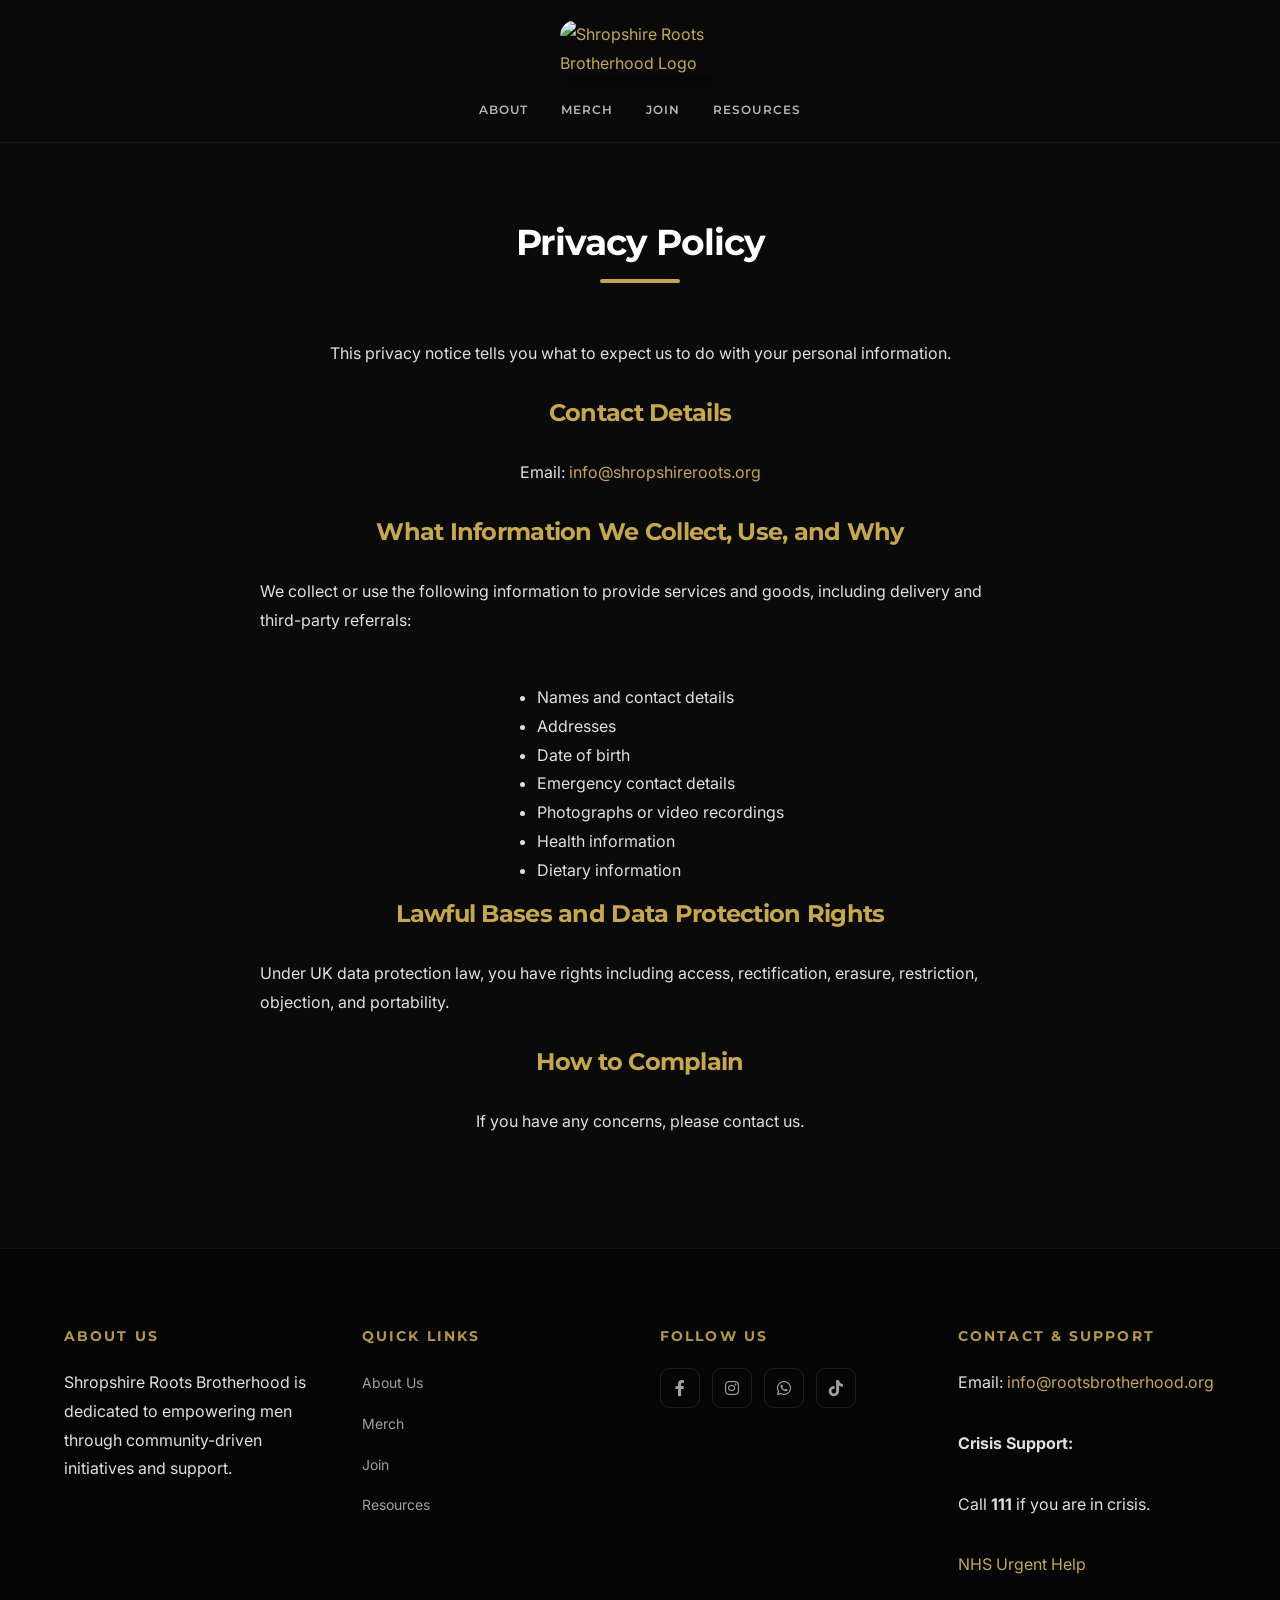
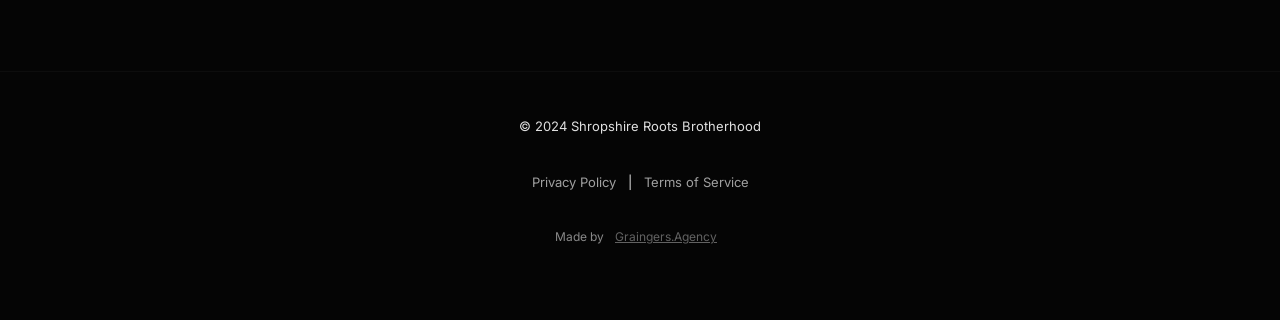
==== commit 043b4c39: "Merge 3ef07a4506f7947ad07b29c53409456f89dd01bf into ff77b922faf54333378ca4212131f72cdcf78d8b" ====
--- a/privacy.html
+++ b/privacy.html
@@ -10,7 +10,7 @@
   <link rel="preconnect" href="https://fonts.googleapis.com">
   <link rel="preconnect" href="https://fonts.gstatic.com" crossorigin>
   <link
-    href="https://fonts.googleapis.com/css2?family=Outfit:wght@300;400;500;600&family=Syne:wght@400;600;700;800&display=swap"
+    href="https://fonts.googleapis.com/css2?family=Inter:wght@400;500;600&family=Montserrat:wght@500;600;700&display=swap"
     rel="stylesheet">
   <link rel="stylesheet" href="https://cdnjs.cloudflare.com/ajax/libs/font-awesome/6.0.0-beta3/css/all.min.css" />
   <style>
@@ -25,15 +25,15 @@
   <header class="main-header" aria-label="Main Navigation">
     <div class="logo">
       <a href="index.html#top">
-        <img src="assets/images/logo2.png" alt="Shropshire Roots Brotherhood Logo" />
+        <img src="assets/images/logo2.png" alt="Shropshire Roots Brotherhood Logo" loading="lazy" />
       </a>
     </div>
     <nav>
       <ul>
         <li><a href="index.html#about">About</a></li>
-        <li><a href="index.html#resources">Resources</a></li>
         <li><a href="index.html#merch">Merch</a></li>
         <li><a href="index.html#join">Join</a></li>
+        <li><a href="index.html#resources">Resources</a></li>
       </ul>
     </nav>
   </header>
@@ -80,9 +80,9 @@
         <h4>Quick Links</h4>
         <ul>
           <li><a href="index.html#about">About Us</a></li>
+          <li><a href="index.html#merch">Merch</a></li>
+          <li><a href="index.html#join">Join</a></li>
           <li><a href="index.html#resources">Resources</a></li>
-          <li><a href="index.html#news">News</a></li>
-          <li><a href="index.html#merch">Merch</a></li>
         </ul>
       </div>
       <div class="footer-section">
--- a/assets/css/styles.css
+++ b/assets/css/styles.css
@@ -1,81 +1,49 @@
 /* 
   ROOTS BROTHERHOOD - MAIN STYLESHEET
-  Aesthetic: "Rooted Earth" — Organic Editorial
-  Axis: Soft/Organic meets Editorial Magazine
-
-  1. Variables & Design Tokens
+  1. Variables
   2. Reset & Base Styles
-  3. Grain & Texture Overlays
-  4. Typography
-  5. Layout & Utilities
-  6. Scroll-Reveal Animations
-  7. Components (Buttons, Cards)
-  8. Header & Navigation
-  9. Hero Section
-  10. Section Styles
-  11. Footer
-  12. Media Queries
+  3. Typography
+  4. Layout & Utilities
+  5. Components (Buttons, Cards)
+  6. Header & Navigation
+  7. Section Styles (Hero, Standard Sections, News)
+  8. Footer
+  9. Media Queries
 */
 
-/* ============================================
-   1. VARIABLES & DESIGN TOKENS
-   ============================================ */
+/* 1. VARIABLES */
 :root {
-  /* Earth-Tone Palette */
-  --color-earth-deep: #0C1B0E;       /* Deep forest night */
-  --color-earth-shadow: #142318;      /* Forest shadow */
-  --color-earth-mid: #1E3226;         /* Moss dark */
-  --color-terracotta: #D4A373;        /* Warm terracotta */
-  --color-terracotta-bright: #E8B888; /* Light terracotta */
-  --color-sage: #8B9D77;              /* Sage green */
-  --color-sage-light: #A8B897;        /* Light sage */
-  --color-cream: #F2E8CF;             /* Parchment cream */
-  --color-warm-white: #E8E0D4;        /* Warm white text */
-  --color-muted: #9A9484;             /* Warm grey */
-
-  /* Semantic Color Mapping */
-  --primary-color: var(--color-terracotta);
-  --secondary-color: var(--color-earth-shadow);
-  --background-color: var(--color-earth-deep);
-  --text-color: var(--color-warm-white);
-  --text-muted: var(--color-muted);
-  --accent-color: var(--color-cream);
-
-  /* Fonts — Distinctive Pairing */
-  --font-family-headings: "Syne", sans-serif;
-  --font-family-body: "Outfit", sans-serif;
-
-  /* Sizing */
-  --font-size-base: 17px;
-  --font-size-large: 21px;
-  --font-size-h1: 56px;
-  --font-size-h2: 40px;
-  --font-size-h3: 26px;
-
-  --line-height-body: 1.75;
-
+  /* Colors */
+  --primary-color: #C6A84B;       /* Refined Gold */
+  --secondary-color: #151515;     /* Dark Card Background */
+  --background-color: #0a0a0a;    /* Rich Black */
+  --box-background-color: #1a1a1a;/* Slightly lighter black for containers */
+  --text-color: #e0e0e0;          /* Off-white */
+  --text-muted: #a0a0a0;          /* Grey text */
+  --accent-color: #fff;        /* Pure white */
+  
+  /* Fonts */
+  --font-family-headings: "Montserrat", sans-serif;
+  --font-family-body: "Inter", sans-serif;
+  
+  /* Sizing - Refined for "Pro" Look */
+  --font-size-base: 16px; 
+  --font-size-large: 20px;
+  --font-size-h1: 48px;
+  --font-size-h2: 36px;
+  --font-size-h3: 24px;
+  --line-height-body: 1.8;
+  
   /* UI Tokens */
-  --border-radius: 20px;
-  --border-radius-sm: 12px;
-  --transition-speed: 0.35s;
-  --transition-ease: cubic-bezier(0.25, 0.46, 0.45, 0.94);
-  --shadow-organic: 0 24px 48px rgba(12, 27, 14, 0.7);
-  --shadow-card: 0 12px 32px rgba(12, 27, 14, 0.5);
-  --shadow-glow: 0 0 40px rgba(212, 163, 115, 0.15);
-}
-
-/* ============================================
-   2. RESET & BASE STYLES
-   ============================================ */
-*,
-*::before,
-*::after {
+  --border-radius: 16px;
+  --transition-speed: 0.3s;
+  --shadow-soft: 0 20px 40px rgb(0 0 0 / 60%);
+  --shadow-card: 0 10px 20px rgb(0 0 0 / 40%);
+}
+
+/* 2. RESET & BASE STYLES */
+* {
   box-sizing: border-box;
-}
-
-html {
-  scroll-behavior: smooth;
-  scroll-padding-top: 100px;
 }
 
 body {
@@ -87,9 +55,12 @@
   font-size: var(--font-size-base);
   line-height: var(--line-height-body);
   -webkit-font-smoothing: antialiased;
-  -moz-osx-font-smoothing: grayscale;
   overflow-x: hidden;
-  position: relative;
+}
+
+html {
+  scroll-behavior: smooth;
+  scroll-padding-top: 100px; /* Offset for sticky header */
 }
 
 img {
@@ -99,436 +70,235 @@
   box-shadow: var(--shadow-card);
 }
 
-/* ============================================
-   3. GRAIN & TEXTURE OVERLAYS
-   ============================================ */
-
-/* Full-page grain texture overlay */
-body::after {
-  content: '';
-  position: fixed;
-  top: 0;
-  left: 0;
-  width: 100%;
-  height: 100%;
-  pointer-events: none;
-  z-index: 9999;
-  opacity: 0.035;
-  background-image: url("data:image/svg+xml,%3Csvg viewBox='0 0 256 256' xmlns='http://www.w3.org/2000/svg'%3E%3Cfilter id='noise'%3E%3CfeTurbulence type='fractalNoise' baseFrequency='0.9' numOctaves='4' stitchTiles='stitch'/%3E%3C/filter%3E%3Crect width='100%25' height='100%25' filter='url(%23noise)' opacity='1'/%3E%3C/svg%3E");
-  background-repeat: repeat;
-  background-size: 256px 256px;
-}
-
-/* ============================================
-   4. TYPOGRAPHY
-   ============================================ */
+/* 3. TYPOGRAPHY */
 h1, h2, h3, h4, h5, h6 {
   font-family: var(--font-family-headings);
   color: var(--accent-color);
   margin-top: 0;
-  font-weight: 800;
-  letter-spacing: -0.02em;
-  line-height: 1.05;
+  font-weight: 700;
+  letter-spacing: -0.03em;
+  line-height: 1.1;
 }
 
 h1 {
   font-size: clamp(36px, 6vw, var(--font-size-h1));
-  color: var(--color-terracotta);
-  margin-bottom: 28px;
+  color: var(--primary-color);
+  margin-bottom: 24px;
 }
 
 h2 {
-  font-size: clamp(30px, 5vw, var(--font-size-h2));
-  margin-bottom: 48px;
+  font-size: clamp(28px, 5vw, var(--font-size-h2));
+  margin-bottom: 40px;
   position: relative;
   display: inline-block;
 }
 
-/* Organic underline — angled, earthy */
+/* Decorative underline for H2 */
 h2::after {
   content: '';
   display: block;
-  width: 60px;
-  height: 3px;
-  background: linear-gradient(90deg, var(--color-terracotta), var(--color-sage));
-  margin: 20px auto 0;
+  width: 80px;
+  height: 4px;
+  background-color: var(--primary-color);
+  margin: 16px auto 0;
   border-radius: 2px;
-  transform: rotate(-1deg);
 }
 
 h3 {
   font-size: var(--font-size-h3);
-  color: var(--color-terracotta);
-  margin-bottom: 18px;
-  font-weight: 700;
+  color: var(--primary-color);
+  margin-bottom: 16px;
 }
 
 p {
-  margin-bottom: 28px;
+  margin-bottom: 32px;
   color: var(--text-color);
-  max-width: 720px;
+  max-width: 800px;
   margin-left: auto;
   margin-right: auto;
-  font-weight: 300;
 }
 
 a {
   color: var(--primary-color);
   text-decoration: none;
-  transition: color var(--transition-speed) var(--transition-ease);
-}
-
-a:hover {
-  color: var(--accent-color);
-}
-
-/* ============================================
-   5. LAYOUT & UTILITIES
-   ============================================ */
+  transition: all var(--transition-speed) ease;
+}
+
+/* 4. LAYOUT & UTILITIES */
 .container {
   max-width: 1200px;
   margin: 0 auto;
   padding: 0 24px;
 }
 
-/* ============================================
-   6. SCROLL-REVEAL ANIMATIONS
-   ============================================ */
-@keyframes fadeInUp {
+/* Animation Utilities */
+@keyframes fade-in-up {
   from {
     opacity: 0;
-    transform: translateY(40px);
-  }
+    transform: translateY(20px);
+  }
+
   to {
     opacity: 1;
     transform: translateY(0);
   }
 }
 
-@keyframes fadeInLeft {
-  from {
-    opacity: 0;
-    transform: translateX(-40px);
-  }
-  to {
-    opacity: 1;
-    transform: translateX(0);
-  }
-}
-
-@keyframes fadeInRight {
-  from {
-    opacity: 0;
-    transform: translateX(40px);
-  }
-  to {
-    opacity: 1;
-    transform: translateX(0);
-  }
-}
-
-@keyframes scaleIn {
-  from {
-    opacity: 0;
-    transform: scale(0.92);
-  }
-  to {
-    opacity: 1;
-    transform: scale(1);
-  }
-}
-
-@keyframes organicFloat {
-  0%, 100% { transform: translateY(0) rotate(0deg); }
-  50% { transform: translateY(-8px) rotate(0.5deg); }
-}
-
-/* Elements hidden before scroll reveal */
-.reveal {
-  opacity: 0;
-  transform: translateY(40px);
-  transition: opacity 0.8s var(--transition-ease), transform 0.8s var(--transition-ease);
-}
-
-.reveal.revealed {
-  opacity: 1;
-  transform: translateY(0);
-}
-
-.reveal-left {
-  opacity: 0;
-  transform: translateX(-40px);
-  transition: opacity 0.8s var(--transition-ease), transform 0.8s var(--transition-ease);
-}
-
-.reveal-left.revealed {
-  opacity: 1;
-  transform: translateX(0);
-}
-
-.reveal-right {
-  opacity: 0;
-  transform: translateX(40px);
-  transition: opacity 0.8s var(--transition-ease), transform 0.8s var(--transition-ease);
-}
-
-.reveal-right.revealed {
-  opacity: 1;
-  transform: translateX(0);
-}
-
-/* Staggered children animation */
-.stagger-children .reveal:nth-child(1) { transition-delay: 0s; }
-.stagger-children .reveal:nth-child(2) { transition-delay: 0.12s; }
-.stagger-children .reveal:nth-child(3) { transition-delay: 0.24s; }
-.stagger-children .reveal:nth-child(4) { transition-delay: 0.36s; }
-.stagger-children .reveal:nth-child(5) { transition-delay: 0.48s; }
-.stagger-children .reveal:nth-child(6) { transition-delay: 0.60s; }
-
-/* ============================================
-   7. COMPONENTS
-   ============================================ */
-
-/* Buttons — Earthy, tactile */
+/* 5. COMPONENTS */
+
+/* Buttons */
 .btn {
   display: inline-block;
-  padding: 14px 36px;
+  padding: 14px 32px; /* Slightly refined padding */
   border-radius: 50px;
-  background: var(--color-terracotta);
-  color: var(--color-earth-deep);
+  background: var(--primary-color);
+  color: #000;
   text-transform: uppercase;
   font-family: var(--font-family-headings);
   font-weight: 700;
-  letter-spacing: 0.08em;
-  transition: all var(--transition-speed) var(--transition-ease);
-  border: 2px solid transparent;
+  letter-spacing: 0.1em;
+  transition: all var(--transition-speed);
+  border: none;
   cursor: pointer;
-  box-shadow: 0 4px 20px rgba(212, 163, 115, 0.25);
+  box-shadow: 0 4px 15px rgb(198 168 75 / 30%);
   margin-top: 16px;
   position: relative;
   overflow: hidden;
-  font-size: 13px;
-}
-
-.btn::before {
-  content: '';
-  position: absolute;
-  top: 0;
-  left: -100%;
-  width: 100%;
-  height: 100%;
-  background: linear-gradient(90deg, transparent, rgba(255, 255, 255, 0.15), transparent);
-  transition: left 0.5s ease;
-}
-
-.btn:hover::before {
-  left: 100%;
+  font-size: 14px; /* Consistent small text */
 }
 
 .btn:hover {
-  transform: translateY(-3px) scale(1.02);
-  box-shadow: 0 8px 32px rgba(212, 163, 115, 0.35);
-  background-color: var(--color-terracotta-bright);
-  color: var(--color-earth-deep);
-}
-
-/* Ghost/outline button variant */
-.btn-ghost {
-  background: transparent;
-  border: 2px solid var(--color-terracotta);
-  color: var(--color-terracotta);
-}
-
-.btn-ghost:hover {
-  background: var(--color-terracotta);
-  color: var(--color-earth-deep);
-}
-
-/* Card Container — Asymmetric grid */
+  transform: translateY(-3px);
+  box-shadow: 0 10px 30px rgb(198 168 75 / 40%);
+  background-color: #d4b85c;
+}
+
+/* Standard Box/Card */
 .box-container {
   display: grid;
   grid-template-columns: repeat(auto-fit, minmax(300px, 1fr));
-  gap: 32px;
-  margin-top: 56px;
+  gap: 40px;
+  margin-top: 64px;
   width: 100%;
 }
 
-/* Cards — Earthy depth with organic hover */
 .box {
-  background: linear-gradient(145deg, var(--color-earth-shadow), rgba(30, 50, 38, 0.6));
+  background-color: var(--secondary-color);
   padding: 40px 32px;
   border-radius: var(--border-radius);
-  border: 1px solid rgba(139, 157, 119, 0.08);
-  transition: all 0.5s var(--transition-ease);
+  border: 1px solid rgb(255 255 255 / 3%);
+  transition: all 0.4s cubic-bezier(0.175, 0.885, 0.32, 1.275);
   display: flex;
   flex-direction: column;
   align-items: center;
   height: 100%;
   box-shadow: var(--shadow-card);
-  position: relative;
-  overflow: hidden;
-}
-
-/* Organic glow on hover */
-.box::after {
-  content: '';
-  position: absolute;
-  top: -50%;
-  left: -50%;
-  width: 200%;
-  height: 200%;
-  background: radial-gradient(circle, rgba(212, 163, 115, 0.06) 0%, transparent 70%);
-  opacity: 0;
-  transition: opacity 0.5s ease;
-  pointer-events: none;
-}
-
-.box:hover::after {
-  opacity: 1;
 }
 
 .box:hover {
-  transform: translateY(-6px) rotate(-0.3deg);
-  box-shadow: var(--shadow-organic), var(--shadow-glow);
-  border-color: rgba(212, 163, 115, 0.2);
+  transform: translateY(-8px);
+  box-shadow: var(--shadow-soft);
+  border-color: rgb(198 168 75 / 30%);
+  background-color: #1a1a1a;
 }
 
 .box h3 {
   margin-top: 16px;
-  font-size: 21px;
-  z-index: 1;
+  font-size: 20px;
 }
 
 .box p {
   color: var(--text-muted);
   font-size: 15px;
-  line-height: 1.65;
-  z-index: 1;
+  line-height: 1.6;
 }
 
 /* Resource Item Specifics */
 .resource-box {
-  align-items: stretch;
+  align-items: stretch; /* Stretch items to fill card width */
   text-align: left;
 }
 
 .resource-item {
-  background: rgba(139, 157, 119, 0.05);
-  border: 1px solid rgba(139, 157, 119, 0.08);
-  border-radius: var(--border-radius-sm);
-  padding: 24px;
+  background: rgb(255 255 255 / 3%);
+  border: 1px solid rgb(255 255 255 / 5%);
+  border-radius: 12px;
+  padding: 20px;
   margin-bottom: 16px;
-  transition: all 0.4s var(--transition-ease);
-  position: relative;
-}
-
-.resource-item::before {
-  content: '';
-  position: absolute;
-  left: 0;
-  top: 0;
-  width: 3px;
-  height: 100%;
-  background: linear-gradient(180deg, var(--color-terracotta), var(--color-sage));
-  border-radius: 3px 0 0 3px;
-  opacity: 0;
-  transition: opacity 0.3s ease;
-}
-
-.resource-item:hover::before {
-  opacity: 1;
+  transition: background 0.3s;
 }
 
 .resource-item:hover {
-  background: rgba(139, 157, 119, 0.08);
-  transform: translateX(4px);
+  background: rgb(255 255 255 / 6%);
 }
 
 .resource-item h4 {
   font-size: 18px;
   margin-bottom: 8px;
-  color: var(--color-terracotta);
-  font-family: var(--font-family-headings);
-  font-weight: 700;
+  color: var(--primary-color);
 }
 
 .resource-item p {
   font-size: 14px;
   margin-bottom: 16px;
-  line-height: 1.55;
+  line-height: 1.5;
   color: var(--text-muted);
-  max-width: 100%;
+  max-width: 100%; /* Override global p max-width */
 }
 
 .resource-item .btn {
-  font-size: 11px;
+  font-size: 12px;
   padding: 10px 24px;
   width: auto;
   margin-top: 0;
 }
 
-/* Merch Image */
-.merch-image {
-  border-radius: var(--border-radius);
-  box-shadow: var(--shadow-card);
-  transition: transform 0.5s var(--transition-ease);
-}
-
-.merch-image:hover {
-  transform: scale(1.03) rotate(-1deg);
-}
-
-/* ============================================
-   8. HEADER & NAVIGATION
-   ============================================ */
+/* 6. HEADER & NAVIGATION */
 header {
-  padding: 18px 24px;
-  background-color: rgba(12, 27, 14, 0.92);
-  backdrop-filter: blur(20px) saturate(1.5);
+  padding: 20px 24px;
+  background-color: rgb(10 10 10 / 95%);
+  backdrop-filter: blur(15px);
   position: sticky;
   top: 0;
   z-index: 1000;
-  border-bottom: 1px solid rgba(139, 157, 119, 0.1);
+  border-bottom: 1px solid rgb(198 168 75 / 10%);
   display: flex;
   flex-direction: column;
   align-items: center;
-  width: 100%;
-  transition: background-color 0.4s ease;
+  width: 100%; /* Full width */
 }
 
 header .logo img {
-  max-width: 150px;
+  max-width: 160px; /* Slightly smaller for elegance */
   height: auto;
-  transition: transform var(--transition-speed) var(--transition-ease);
-  box-shadow: none;
-  border-radius: 0;
+  transition: transform var(--transition-speed) ease;
 }
 
 header .logo img:hover {
-  transform: scale(1.05) rotate(-1deg);
+  transform: scale(1.05);
 }
 
 header nav ul {
   list-style: none;
   padding: 0;
-  margin: 14px 0 0;
+  margin: 16px 0 0;
   display: flex;
   justify-content: center;
   flex-wrap: wrap;
-  gap: 36px;
+  gap: 32px;
 }
 
 header nav ul li a {
-  color: var(--color-warm-white);
+  color: var(--text-color);
   font-family: var(--font-family-headings);
   font-weight: 600;
   text-transform: uppercase;
-  letter-spacing: 0.12em;
-  font-size: 12px;
+  letter-spacing: 0.1em;
+  font-size: 12px; /* Sleek small font */
   position: relative;
-  padding: 6px 0;
-  opacity: 0.7;
-  transition: opacity 0.3s ease, color 0.3s ease;
+  padding: 5px 0;
+  opacity: 0.8;
+  transition: opacity 0.3s;
 }
 
 header nav ul li a::after {
@@ -536,109 +306,22 @@
   position: absolute;
   width: 0;
   height: 2px;
-  bottom: -2px;
-  left: 0;
-  background: linear-gradient(90deg, var(--color-terracotta), var(--color-sage));
-  transition: width var(--transition-speed) var(--transition-ease);
-  border-radius: 1px;
-}
-
-header nav ul li a:hover {
-  color: var(--color-terracotta);
-  opacity: 1;
-}
-
-header nav ul li a:hover::after {
-  width: 100%;
-}
-
-/* ============================================
-   9. HERO SECTION
-   ============================================ */
-#hero {
-  height: 90vh;
-  min-height: 650px;
-  display: flex;
-  align-items: center;
-  justify-content: flex-start;
-  text-align: left;
-  position: relative;
-  padding: 0 8%;
-  margin-bottom: 0;
-  overflow: hidden;
-  /* Organic gradient mesh background */
-  background:
-    radial-gradient(ellipse 80% 60% at 20% 80%, rgba(139, 157, 119, 0.12) 0%, transparent 70%),
-    radial-gradient(ellipse 60% 80% at 80% 20%, rgba(212, 163, 115, 0.08) 0%, transparent 70%),
-    radial-gradient(ellipse 100% 100% at 50% 50%, var(--color-earth-mid) 0%, var(--color-earth-deep) 100%);
-}
-
-/* Organic pattern overlay */
-#hero::before {
-  content: '';
-  position: absolute;
-  top: 0;
-  left: 0;
-  right: 0;
-  bottom: 0;
-  background-image: url("data:image/svg+xml,%3Csvg width='100' height='100' viewBox='0 0 100 100' xmlns='http://www.w3.org/2000/svg'%3E%3Cpath d='M50 0 Q55 25 50 50 Q45 75 50 100' fill='none' stroke='%238B9D77' stroke-width='0.5' opacity='0.08'/%3E%3Cpath d='M0 50 Q25 45 50 50 Q75 55 100 50' fill='none' stroke='%23D4A373' stroke-width='0.5' opacity='0.06'/%3E%3C/svg%3E");
-  background-size: 100px 100px;
-  pointer-events: none;
-}
-
-/* Large decorative circle — organic shape */
-#hero::after {
-  content: '';
-  position: absolute;
-  right: -10%;
-  top: 10%;
-  width: 60vw;
-  height: 60vw;
-  max-width: 700px;
-  max-height: 700px;
-  border-radius: 48% 52% 42% 58% / 50% 45% 55% 50%;
-  background: radial-gradient(ellipse, rgba(139, 157, 119, 0.07) 0%, transparent 70%);
-  border: 1px solid rgba(139, 157, 119, 0.06);
-  animation: organicFloat 12s ease-in-out infinite;
-  pointer-events: none;
-}
-
-.hero-content {
-  z-index: 1;
-  max-width: 700px;
-  position: relative;
-}
-
-.hero-content h1 {
-  font-size: clamp(48px, 8vw, 88px);
-  margin-bottom: 24px;
-  text-shadow: 0 4px 24px rgba(12, 27, 14, 0.6);
-  line-height: 0.98;
-  letter-spacing: -0.04em;
-}
-
-.hero-content p {
-  font-size: 20px;
-  color: rgba(232, 224, 212, 0.75);
-  margin-bottom: 40px;
-  max-width: 500px;
-  margin-left: 0;
-  font-weight: 300;
-  line-height: 1.7;
-}
-
-.hero-btn {
-  padding: 18px 48px;
-  font-size: 14px;
-}
-
-/* ============================================
-   10. SECTION STYLES
-   ============================================ */
+  bottom: -4px;
+  left: 50%;
+  transform: translateX(-50%);
+  background-color: var(--primary-color);
+  transition: width var(--transition-speed) ease;
+}
+
+a:hover {
+  color: var(--accent-color);
+}
+
+/* 7. SECTION STYLES */
 
 /* Standard Box Section */
 .box-section {
-  padding: 120px 6%;
+  padding: 120px 20px;
   width: 100%;
   box-sizing: border-box;
   text-align: center;
@@ -649,150 +332,119 @@
   align-items: center;
 }
 
-/* Alternating background with organic gradients */
 .box-section:nth-child(even) {
-  background: linear-gradient(
-    180deg,
-    rgba(20, 35, 24, 0.5) 0%,
-    var(--color-earth-deep) 100%
-  );
-}
-
-.box-section:nth-child(odd) {
-  background: linear-gradient(
-    180deg,
-    var(--color-earth-deep) 0%,
-    rgba(20, 35, 24, 0.3) 100%
-  );
-}
-
-/* About Section — Editorial quote styling */
-#about {
-  padding: 140px 8%;
+  background-color: #0d0d0d; /* Subtle alternating background */
+}
+
+/* Hero Section */
+#hero {
+  height: 85vh;
+  min-height: 600px;
+  display: flex;
+  align-items: center;
+  justify-content: center;
+  text-align: center;
+  background: radial-gradient(circle at center, rgb(30 30 30 / 100%) 0%, rgb(10 10 10 / 100%) 100%);
   position: relative;
-}
-
+  padding: 0 20px;
+  margin-bottom: 0; /* Reset */
+}
+
+#hero::before {
+  content: '';
+  position: absolute;
+  inset: 0;
+
+  /* Subtle pattern overlay */
+  background-image: url("data:image/svg+xml,%3Csvg width='60' height='60' viewBox='0 0 60 60' xmlns='http://www.w3.org/2000/svg'%3E%3Cg fill='none' fill-rule='evenodd'%3E%3Cg fill='%23C6A84B' fill-opacity='0.05'%3E%3Cpath d='M36 34v-4h-2v4h-4v2h4v4h2v-4h4v-2h-4zm0-30V0h-2v4h-4v2h4v4h2V6h4V4h-4zM6 34v-4H4v4H0v2h4v4h2v-4h4v-2H6zM6 4V0H4v4H0v2h4v4h2V6h4V4H6z'/%3E%3C/g%3E%3C/g%3E%3C/svg%3E");
+  opacity: 0.5;
+  pointer-events: none;
+}
+
+.hero-content {
+  z-index: 1;
+  max-width: 900px;
+  animation: fade-in-up 1s ease-out;
+}
+
+.hero-content h1 {
+  font-size: clamp(48px, 8vw, 80px);
+  margin-bottom: 20px;
+  text-shadow: 0 4px 20px rgb(0 0 0 / 50%);
+}
+
+.hero-content p {
+  font-size: 20px;
+  color: rgb(255 255 255 / 80%);
+  margin-bottom: 40px;
+  max-width: 600px;
+}
+
+.hero-btn {
+  padding: 18px 48px;
+  font-size: 16px;
+}
+
+/* About Section Specifics */
 #about h3 i {
-  font-family: "Syne", sans-serif;
-  color: var(--color-cream);
-  font-size: clamp(26px, 4vw, 36px);
-  font-weight: 400;
-  font-style: italic;
+  font-family: serif; 
+  color: var(--text-color);
+  font-size: 32px;
+  font-weight: 300;
   line-height: 1.4;
   display: block;
   max-width: 800px;
   margin: 0 auto;
-  position: relative;
-}
-
-/* Decorative quote marks */
-#about h3 i::before {
-  content: '\201C';
-  position: absolute;
-  top: -30px;
-  left: -20px;
-  font-size: 80px;
-  color: var(--color-sage);
-  opacity: 0.2;
-  font-family: serif;
-  line-height: 1;
-}
-
-/* Our Story / Mission — Asymmetric text alignment */
-#our-story,
-#mission {
-  text-align: left;
-  align-items: flex-start;
-  padding-left: 12%;
-  padding-right: 12%;
-}
-
-#our-story p,
-#mission p {
-  margin-left: 0;
-  max-width: 680px;
-  font-size: 17px;
-  color: rgba(232, 224, 212, 0.8);
-}
-
-/* Accent bar for story/mission sections */
-#our-story h1,
-#mission h1 {
-  position: relative;
-  padding-left: 24px;
-}
-
-#our-story h1::before,
-#mission h1::before {
-  content: '';
-  position: absolute;
-  left: 0;
-  top: 5px;
-  width: 4px;
-  height: 80%;
-  background: linear-gradient(180deg, var(--color-terracotta), var(--color-sage));
-  border-radius: 2px;
-}
-
-/* Merch section */
-#merch {
-  background: linear-gradient(
-    135deg,
-    var(--color-earth-deep) 0%,
-    rgba(20, 35, 24, 0.6) 50%,
-    var(--color-earth-deep) 100%
-  );
-}
-
-/* Join section — emphasized */
-#join {
-  position: relative;
-}
-
-#join::before {
-  content: '';
-  position: absolute;
-  top: 0;
-  left: 0;
-  right: 0;
-  bottom: 0;
-  background: radial-gradient(ellipse 60% 40% at 50% 50%, rgba(212, 163, 115, 0.04) 0%, transparent 70%);
-  pointer-events: none;
-}
-
-/* News / Instagram Section */
+}
+
+/* News / Instagram Section - ROBUST OVERLAP FIX */
 #instagram {
-  padding-top: 140px;
+  padding-top: 150px;     /* Force visual space */
   margin-top: 0;
-  min-height: 800px;
-  display: block;
-  clear: both;
-  background-color: var(--background-color);
+  min-height: 800px;      /* Reserve minimal functional height */
+  display: block;         /* Enforce block layout */
+  clear: both;            /* Clear any preceding floats */
+  background-color: var(--background-color); /* Opaque background */
   overflow: visible;
 }
 
-#instagram h2 {
-  text-align: center;
-  display: block;
-  margin-left: auto;
-  margin-right: auto;
-}
-
-/* ============================================
-   11. FOOTER
-   ============================================ */
+.social-icons a {
+  width: 40px;
+  height: 40px;
+  border-radius: 10px;
+  border: 1px solid rgb(255 255 255 / 10%);
+  background-color: transparent;
+  display: flex;
+  align-items: center;
+  justify-content: center;
+  color: var(--text-muted);
+  transition: all var(--transition-speed);
+  font-size: 16px;
+}
+
+.footer-bottom a {
+  color: var(--text-muted);
+  margin: 0 8px;
+}
+
+.footer-section ul li a {
+  color: var(--text-muted);
+  font-size: 14px;
+  transition: color 0.2s;
+}
+
+/* 8. FOOTER */
 footer {
-  background: linear-gradient(180deg, var(--color-earth-deep), #060E08);
+  background-color: #050505;
   padding-top: 80px;
   padding-bottom: 40px;
-  border-top: 1px solid rgba(139, 157, 119, 0.08);
+  border-top: 1px solid rgb(255 255 255 / 5%);
   margin-top: 0;
-  position: relative;
 }
 
 .footer-container {
   display: grid;
-  grid-template-columns: repeat(4, 1fr);
+  grid-template-columns: repeat(4, 1fr); /* 4 Column Grid */
   gap: 40px;
   max-width: 1200px;
   margin: 0 auto;
@@ -800,20 +452,12 @@
 }
 
 .footer-section h4 {
-  font-size: 13px;
-  color: var(--color-terracotta);
+  font-size: 14px;
+  color: var(--primary-color);
   margin-bottom: 24px;
   text-transform: uppercase;
-  letter-spacing: 0.18em;
-  font-family: var(--font-family-headings);
-  font-weight: 700;
-}
-
-.footer-section p {
-  font-size: 14px;
-  color: var(--text-muted);
-  margin-left: 0;
-  max-width: 100%;
+  letter-spacing: 0.15em;
+  opacity: 0.9;
 }
 
 .footer-section ul {
@@ -826,201 +470,94 @@
   margin-bottom: 12px;
 }
 
-.footer-section ul li a {
-  color: var(--text-muted);
-  font-size: 14px;
-  transition: color 0.25s ease, transform 0.25s ease;
-  display: inline-block;
-}
-
-.footer-section ul li a:hover {
-  color: var(--color-terracotta);
-  transform: translateX(4px);
-}
-
-/* Social Icons — Organic styling */
+/* Social Icons */
 .social-icons {
   display: flex;
   gap: 12px;
-}
-
-.social-icons a {
-  width: 42px;
-  height: 42px;
-  border-radius: var(--border-radius-sm);
-  border: 1px solid rgba(139, 157, 119, 0.12);
-  background-color: transparent;
-  display: flex;
-  align-items: center;
-  justify-content: center;
-  color: var(--text-muted);
-  transition: all var(--transition-speed) var(--transition-ease);
-  font-size: 16px;
-}
-
-.social-icons a:hover {
-  border-color: var(--color-terracotta);
-  color: var(--color-terracotta);
-  background-color: rgba(212, 163, 115, 0.08);
-  transform: translateY(-4px) rotate(-2deg);
-  box-shadow: 0 8px 24px rgba(212, 163, 115, 0.15);
 }
 
 .footer-bottom {
   text-align: center;
   margin-top: 60px;
   padding-top: 30px;
-  border-top: 1px solid rgba(139, 157, 119, 0.06);
+  border-top: 1px solid rgb(255 255 255 / 3%);
   font-size: 13px;
   color: var(--text-muted);
 }
 
-.footer-bottom a {
-  color: var(--text-muted);
-  margin: 0 8px;
-  transition: color 0.25s ease;
+header nav ul li a:hover {
+  color: var(--primary-color);
+  opacity: 1;
+}
+
+header nav ul li a:hover::after {
+  width: 100%;
+}
+
+.social-icons a:hover {
+  border-color: var(--primary-color);
+  color: var(--primary-color);
+  background-color: rgb(198 168 75 / 10%);
+  transform: translateY(-4px);
 }
 
 .footer-bottom a:hover {
-  color: var(--color-terracotta);
-}
-
-/* ============================================
-   12. MEDIA QUERIES
-   ============================================ */
+  color: var(--primary-color);
+}
+
+.footer-section ul li a:hover {
+  color: var(--primary-color);
+}
+
+/* 9. MEDIA QUERIES */
 
 /* Tablet & Smaller Desktop */
-@media (max-width: 1024px) {
+@media (width <= 1024px) {
   .footer-container {
-    grid-template-columns: repeat(2, 1fr);
-  }
-
-  #our-story,
-  #mission {
-    padding-left: 8%;
-    padding-right: 8%;
-  }
-
-  #hero {
-    padding: 0 6%;
+    grid-template-columns: repeat(2, 1fr); /* 2 Cols */
   }
 }
 
 /* Mobile */
-@media (max-width: 768px) {
+@media (width <= 768px) {
   /* Header */
   header nav ul {
-    gap: 18px;
-    margin-top: 14px;
-  }
-
-  /* Hero — centered on mobile */
-  #hero {
-    justify-content: center;
-    text-align: center;
-    padding: 0 6%;
-    height: 80vh;
-    min-height: 550px;
-  }
-
-  .hero-content {
-    max-width: 100%;
-    display: flex;
-    flex-direction: column;
-    align-items: center;
-  }
-
-  .hero-content h1 {
-    font-size: clamp(36px, 10vw, 52px);
+    gap: 16px;
+    margin-top: 16px;
+  }
+  
+  /* Hero */
+  #hero h1 {
+    font-size: 36px;
   }
 
   .hero-content p {
-    font-size: 17px;
-    margin-left: auto;
-    margin-right: auto;
-    text-align: center;
-  }
-
-  #hero::after {
-    width: 80vw;
-    height: 80vw;
-    right: -20%;
-    top: 5%;
-  }
-
+    font-size: 18px;
+  }
+  
   /* Sections */
   .box-section {
-    padding: 80px 5%;
-  }
-
-  #about {
-    padding: 100px 5%;
-  }
-
-  #our-story,
-  #mission {
-    padding-left: 5%;
-    padding-right: 5%;
-    text-align: center;
-    align-items: center;
-  }
-
-  #our-story p,
-  #mission p {
-    margin-left: auto;
-    margin-right: auto;
-    text-align: center;
-  }
-
-  #our-story h1,
-  #mission h1 {
-    padding-left: 0;
-  }
-
-  #our-story h1::before,
-  #mission h1::before {
-    display: none;
-  }
-
+    padding: 80px 20px;
+  }
+  
   /* Cards */
   .box-container {
-    grid-template-columns: 1fr;
+    grid-template-columns: 1fr; /* Stack cards */
     gap: 24px;
   }
-
+  
   /* Footer */
   .footer-container {
-    grid-template-columns: 1fr;
+    grid-template-columns: 1fr; /* Stack footer */
     text-align: center;
     gap: 40px;
   }
-
+  
   .social-icons {
     justify-content: center;
   }
-
-  .footer-section p,
-  .footer-section ul li a {
-    font-size: 15px;
-  }
-}
-
-/* Small Mobile */
-@media (max-width: 480px) {
-  .hero-content h1 {
-    font-size: 32px;
-  }
-
-  h2 {
-    font-size: 26px;
-  }
-
-  .box {
-    padding: 28px 20px;
-  }
-
-  .btn {
-    padding: 12px 28px;
-    font-size: 12px;
-  }
-}
+  
+  .footer-section p, .footer-section ul li a {
+    font-size: 15px; /* Slightly larger targets for touch */
+  }
+}
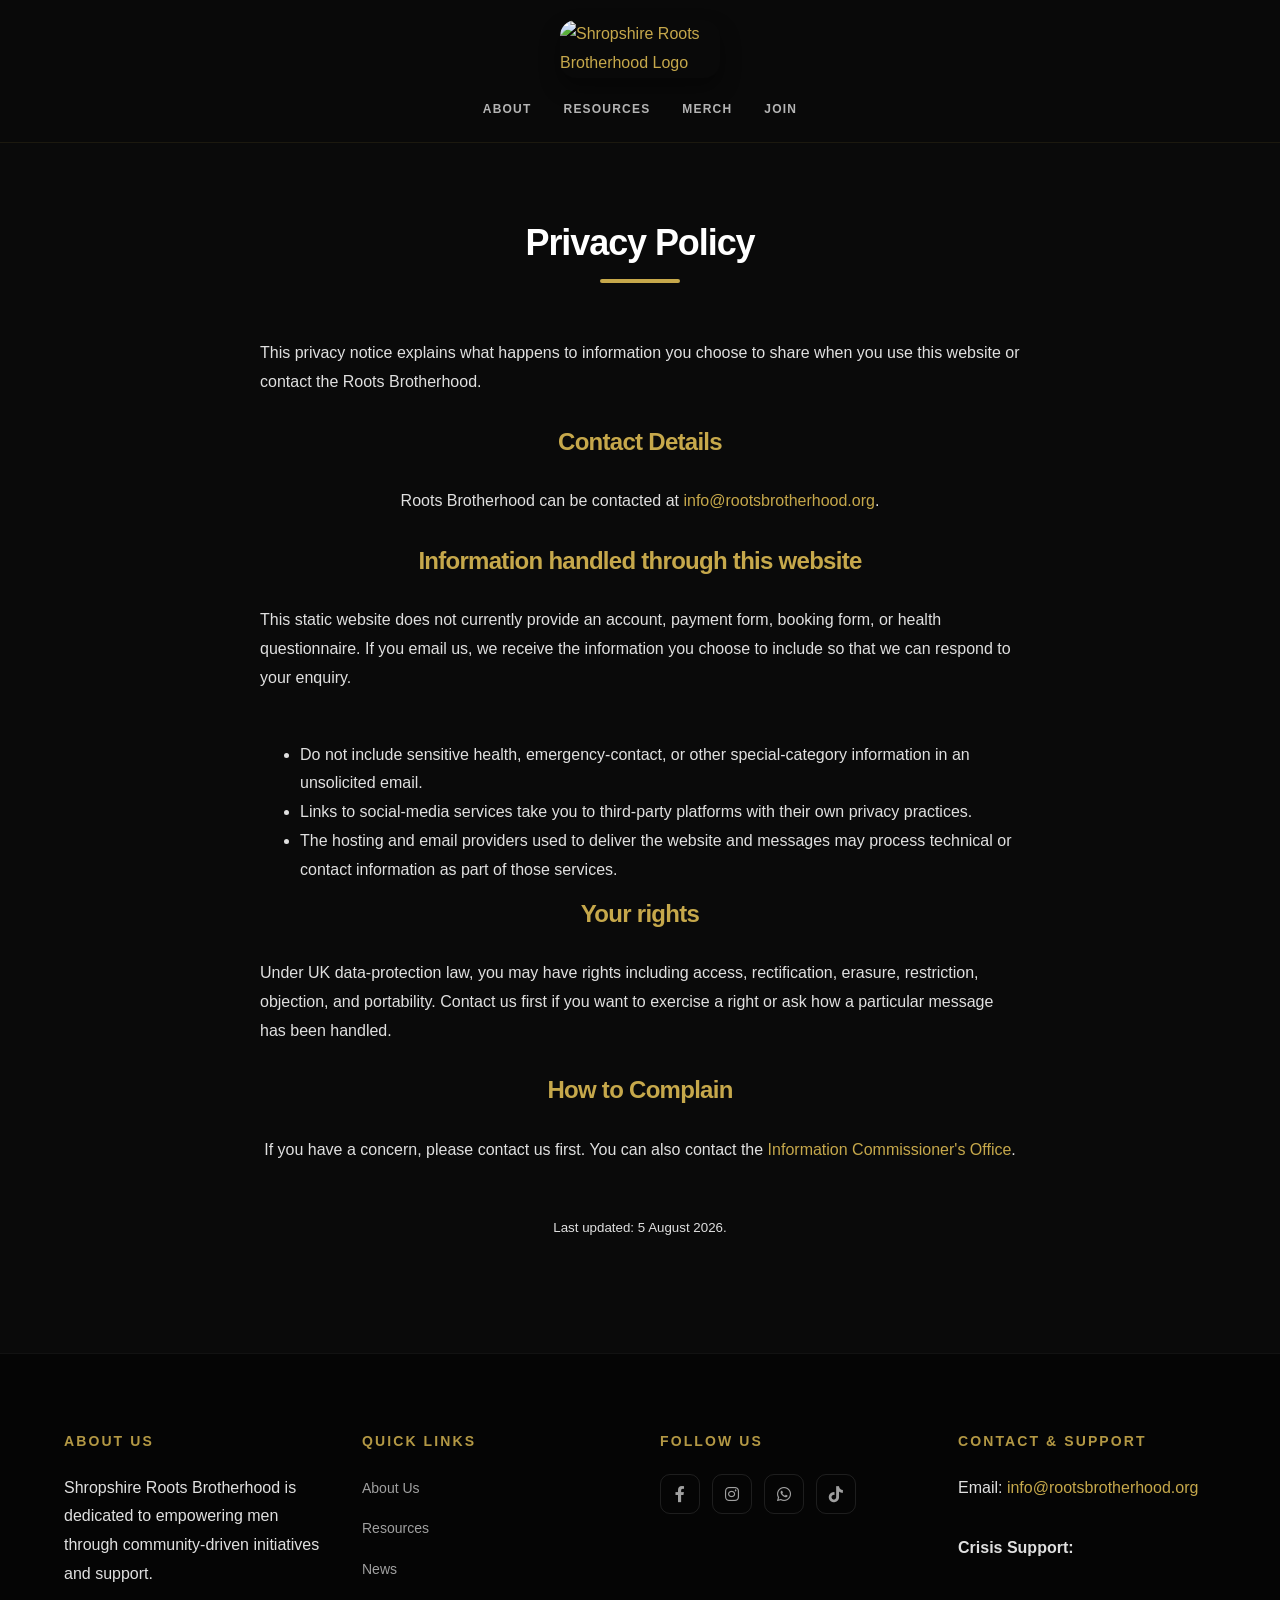
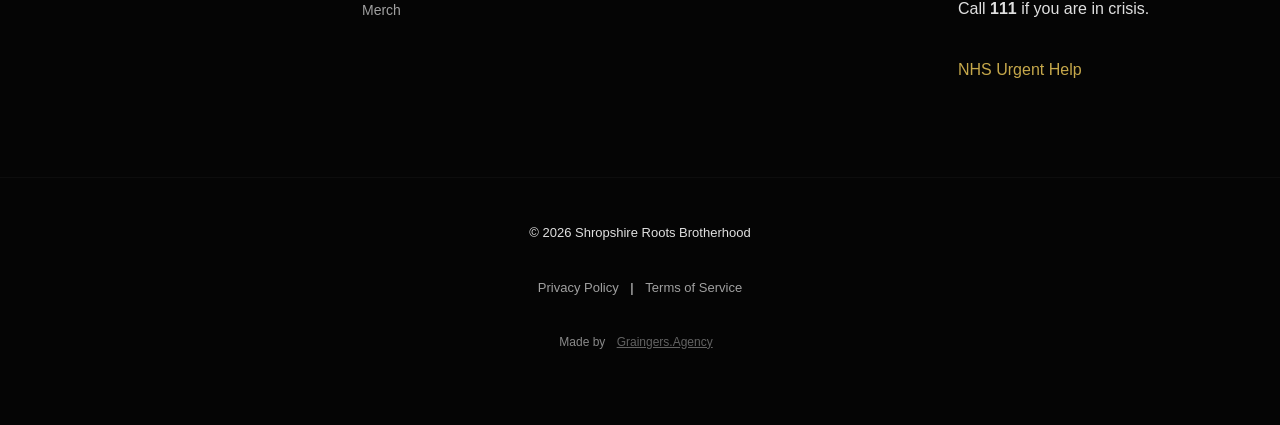
==== commit 6b098ba5: "Harden Roots site content and external surface" ====
--- a/privacy.html
+++ b/privacy.html
@@ -5,6 +5,7 @@
   <meta charset="UTF-8" />
   <meta name="viewport" content="width=device-width, initial-scale=1.0" />
   <title>Privacy Policy - Roots Brotherhood</title>
+  <meta http-equiv="Content-Security-Policy" content="default-src 'self'; base-uri 'self'; object-src 'none'; img-src 'self' data:; style-src 'self' 'unsafe-inline' https://fonts.googleapis.com https://cdnjs.cloudflare.com; font-src 'self' https://fonts.gstatic.com https://cdnjs.cloudflare.com; script-src 'self'; connect-src 'self'; form-action 'self';" />
   <link rel="icon" href="assets/images/favicon.ico" type="image/x-icon" />
   <link rel="stylesheet" href="assets/css/styles.css" />
   <link rel="preconnect" href="https://fonts.googleapis.com">
@@ -25,15 +26,15 @@
   <header class="main-header" aria-label="Main Navigation">
     <div class="logo">
       <a href="index.html#top">
-        <img src="assets/images/logo2.png" alt="Shropshire Roots Brotherhood Logo" loading="lazy" />
+        <img src="assets/images/logo2.png" alt="Shropshire Roots Brotherhood Logo" />
       </a>
     </div>
     <nav>
       <ul>
         <li><a href="index.html#about">About</a></li>
+        <li><a href="index.html#resources">Resources</a></li>
         <li><a href="index.html#merch">Merch</a></li>
         <li><a href="index.html#join">Join</a></li>
-        <li><a href="index.html#resources">Resources</a></li>
       </ul>
     </nav>
   </header>
@@ -43,30 +44,26 @@
   <section id="privacy" class="box-section"
     style="text-align: left; padding: 40px 20px; max-width: 800px; margin: 40px auto; min-height: 60vh;">
     <h2>Privacy Policy</h2>
-    <p>This privacy notice tells you what to expect us to do with your personal information.</p>
+    <p>This privacy notice explains what happens to information you choose to share when you use this website or contact the Roots Brotherhood.</p>
 
     <h3>Contact Details</h3>
-    <p>Email: <a href="mailto:info@shropshireroots.org">info@shropshireroots.org</a></p>
+    <p>Roots Brotherhood can be contacted at <a href="mailto:info@rootsbrotherhood.org">info@rootsbrotherhood.org</a>.</p>
 
-    <h3>What Information We Collect, Use, and Why</h3>
-    <p>We collect or use the following information to provide services and goods, including delivery and third-party
-      referrals:</p>
+    <h3>Information handled through this website</h3>
+    <p>This static website does not currently provide an account, payment form, booking form, or health questionnaire. If you email us, we receive the information you choose to include so that we can respond to your enquiry.</p>
     <ul>
-      <li>Names and contact details</li>
-      <li>Addresses</li>
-      <li>Date of birth</li>
-      <li>Emergency contact details</li>
-      <li>Photographs or video recordings</li>
-      <li>Health information</li>
-      <li>Dietary information</li>
+      <li>Do not include sensitive health, emergency-contact, or other special-category information in an unsolicited email.</li>
+      <li>Links to social-media services take you to third-party platforms with their own privacy practices.</li>
+      <li>The hosting and email providers used to deliver the website and messages may process technical or contact information as part of those services.</li>
     </ul>
 
-    <h3>Lawful Bases and Data Protection Rights</h3>
-    <p>Under UK data protection law, you have rights including access, rectification, erasure, restriction, objection,
-      and portability.</p>
+    <h3>Your rights</h3>
+    <p>Under UK data-protection law, you may have rights including access, rectification, erasure, restriction, objection, and portability. Contact us first if you want to exercise a right or ask how a particular message has been handled.</p>
 
     <h3>How to Complain</h3>
-    <p>If you have any concerns, please contact us.</p>
+    <p>If you have a concern, please contact us first. You can also contact the <a href="https://ico.org.uk/make-a-complaint/" target="_blank" rel="noopener noreferrer">Information Commissioner's Office</a>.</p>
+
+    <p><small>Last updated: 5 August 2026.</small></p>
   </section>
 
   <footer class="main-footer">
@@ -80,9 +77,9 @@
         <h4>Quick Links</h4>
         <ul>
           <li><a href="index.html#about">About Us</a></li>
+          <li><a href="index.html#resources">Resources</a></li>
+          <li><a href="index.html#news">News</a></li>
           <li><a href="index.html#merch">Merch</a></li>
-          <li><a href="index.html#join">Join</a></li>
-          <li><a href="index.html#resources">Resources</a></li>
         </ul>
       </div>
       <div class="footer-section">
@@ -111,7 +108,7 @@
       </div>
     </div>
     <div class="footer-bottom">
-      <p>&copy; 2024 Shropshire Roots Brotherhood</p>
+      <p>&copy; 2026 Shropshire Roots Brotherhood</p>
       <p><a href="privacy.html">Privacy Policy</a> | <a href="terms.html">Terms of Service</a></p>
       <p style="margin-top: 10px; font-size: 12px; opacity: 0.6;">Made by <a href="https://graingers.agency"
           target="_blank" style="text-decoration: underline;">Graingers.Agency</a></p>
@@ -119,4 +116,4 @@
   </footer>
 </body>
 
-</html>+</html>
